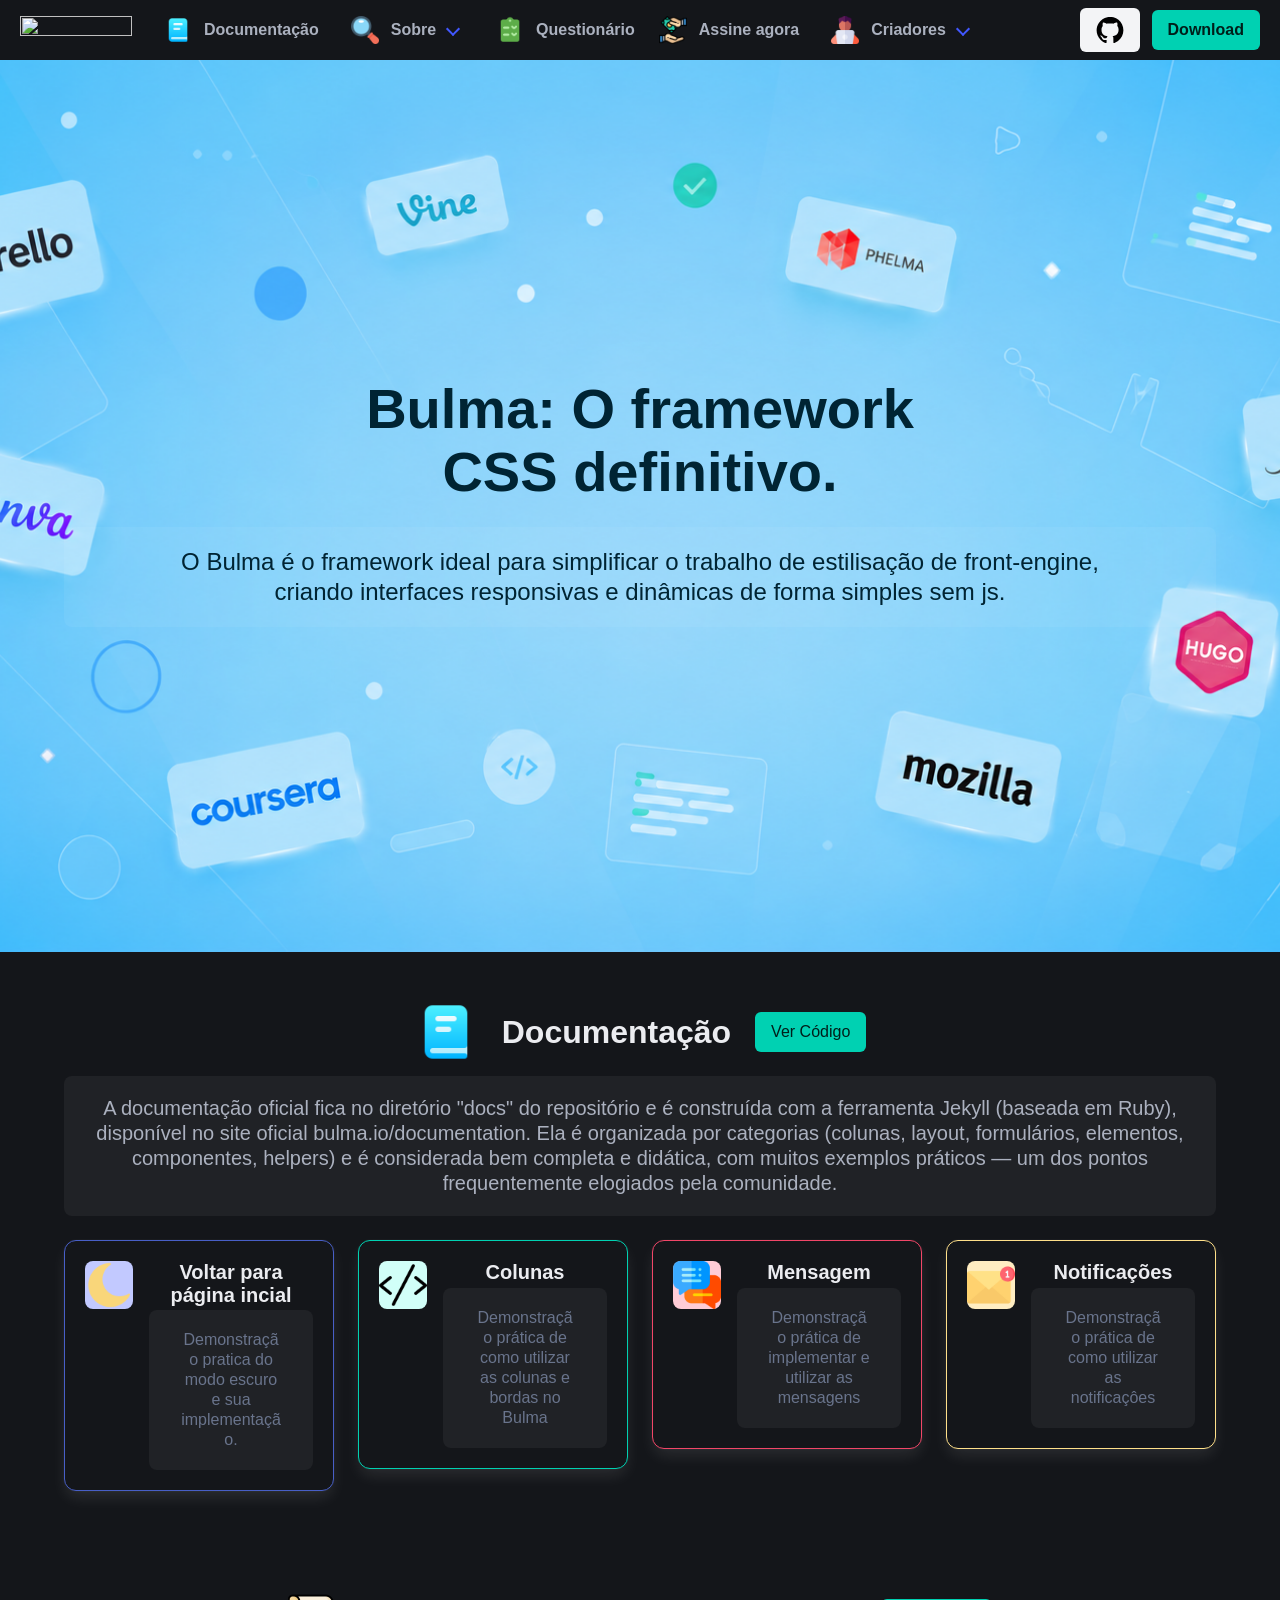
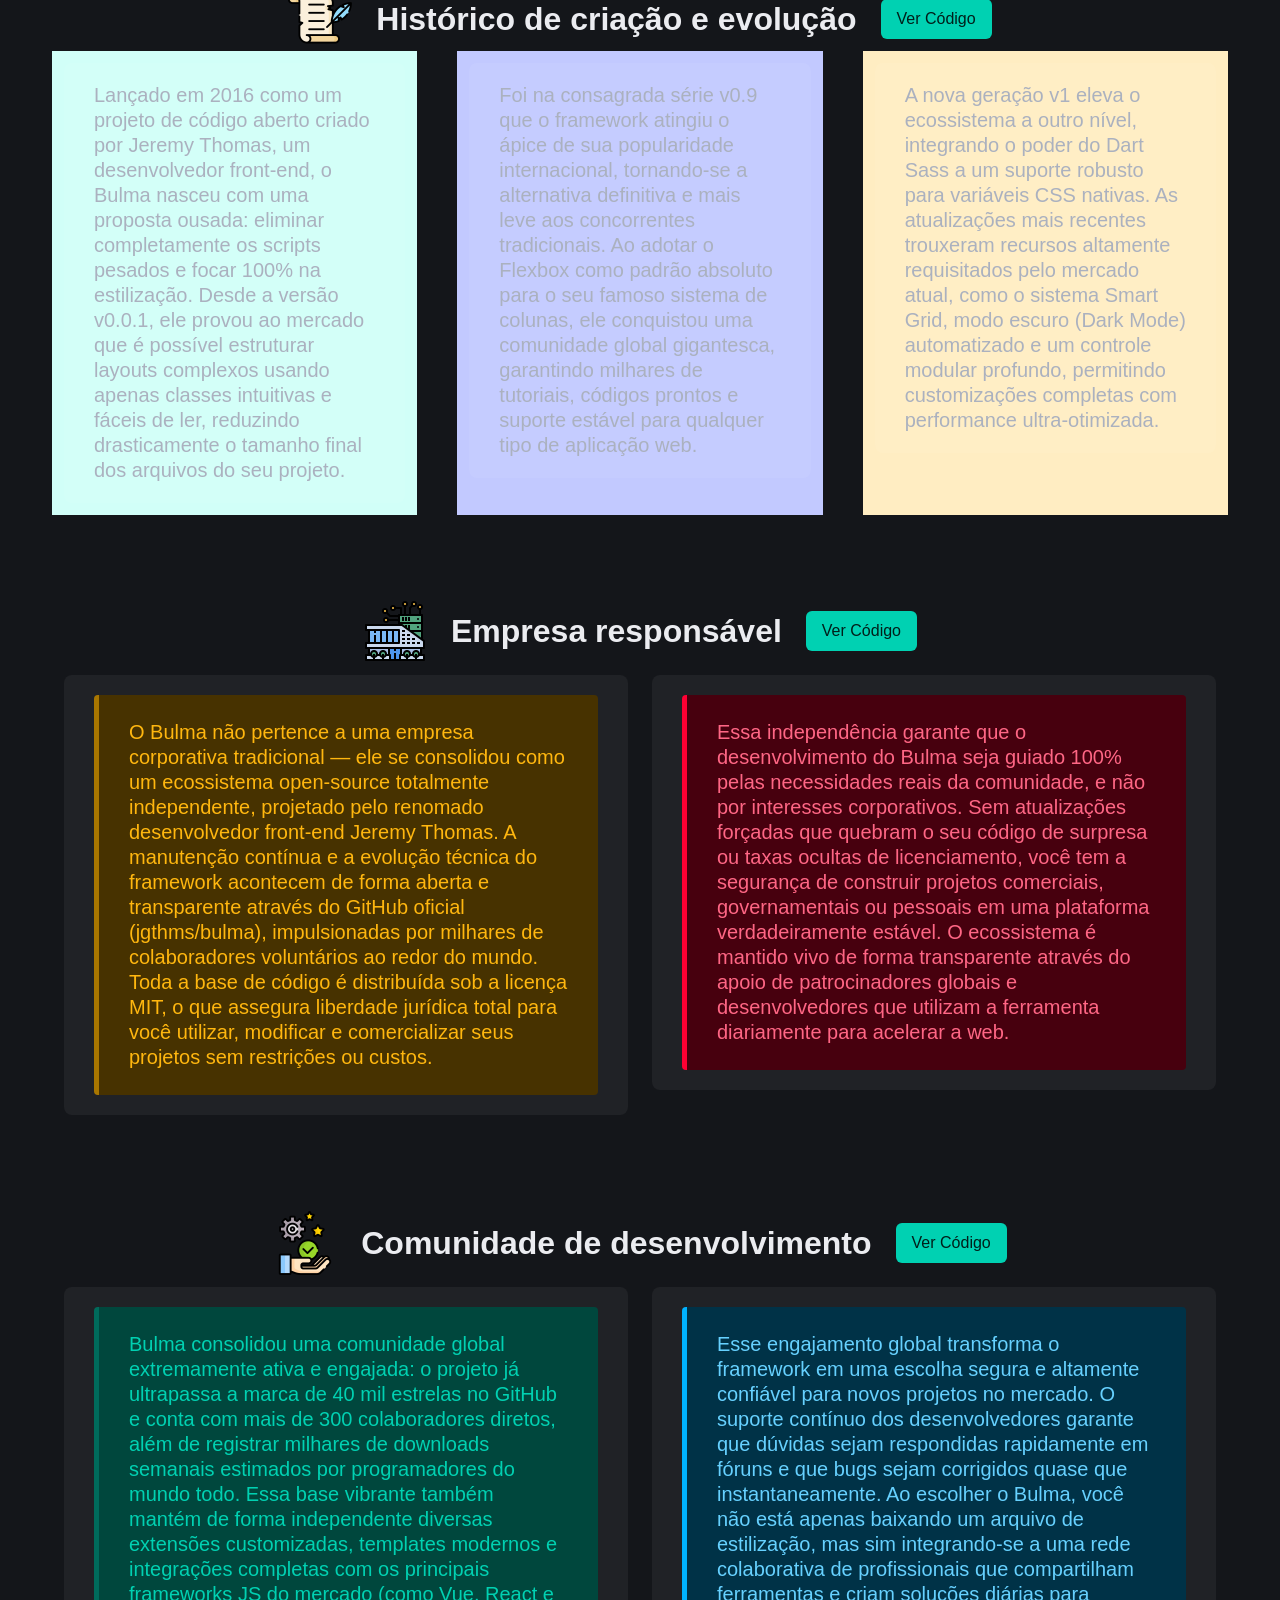
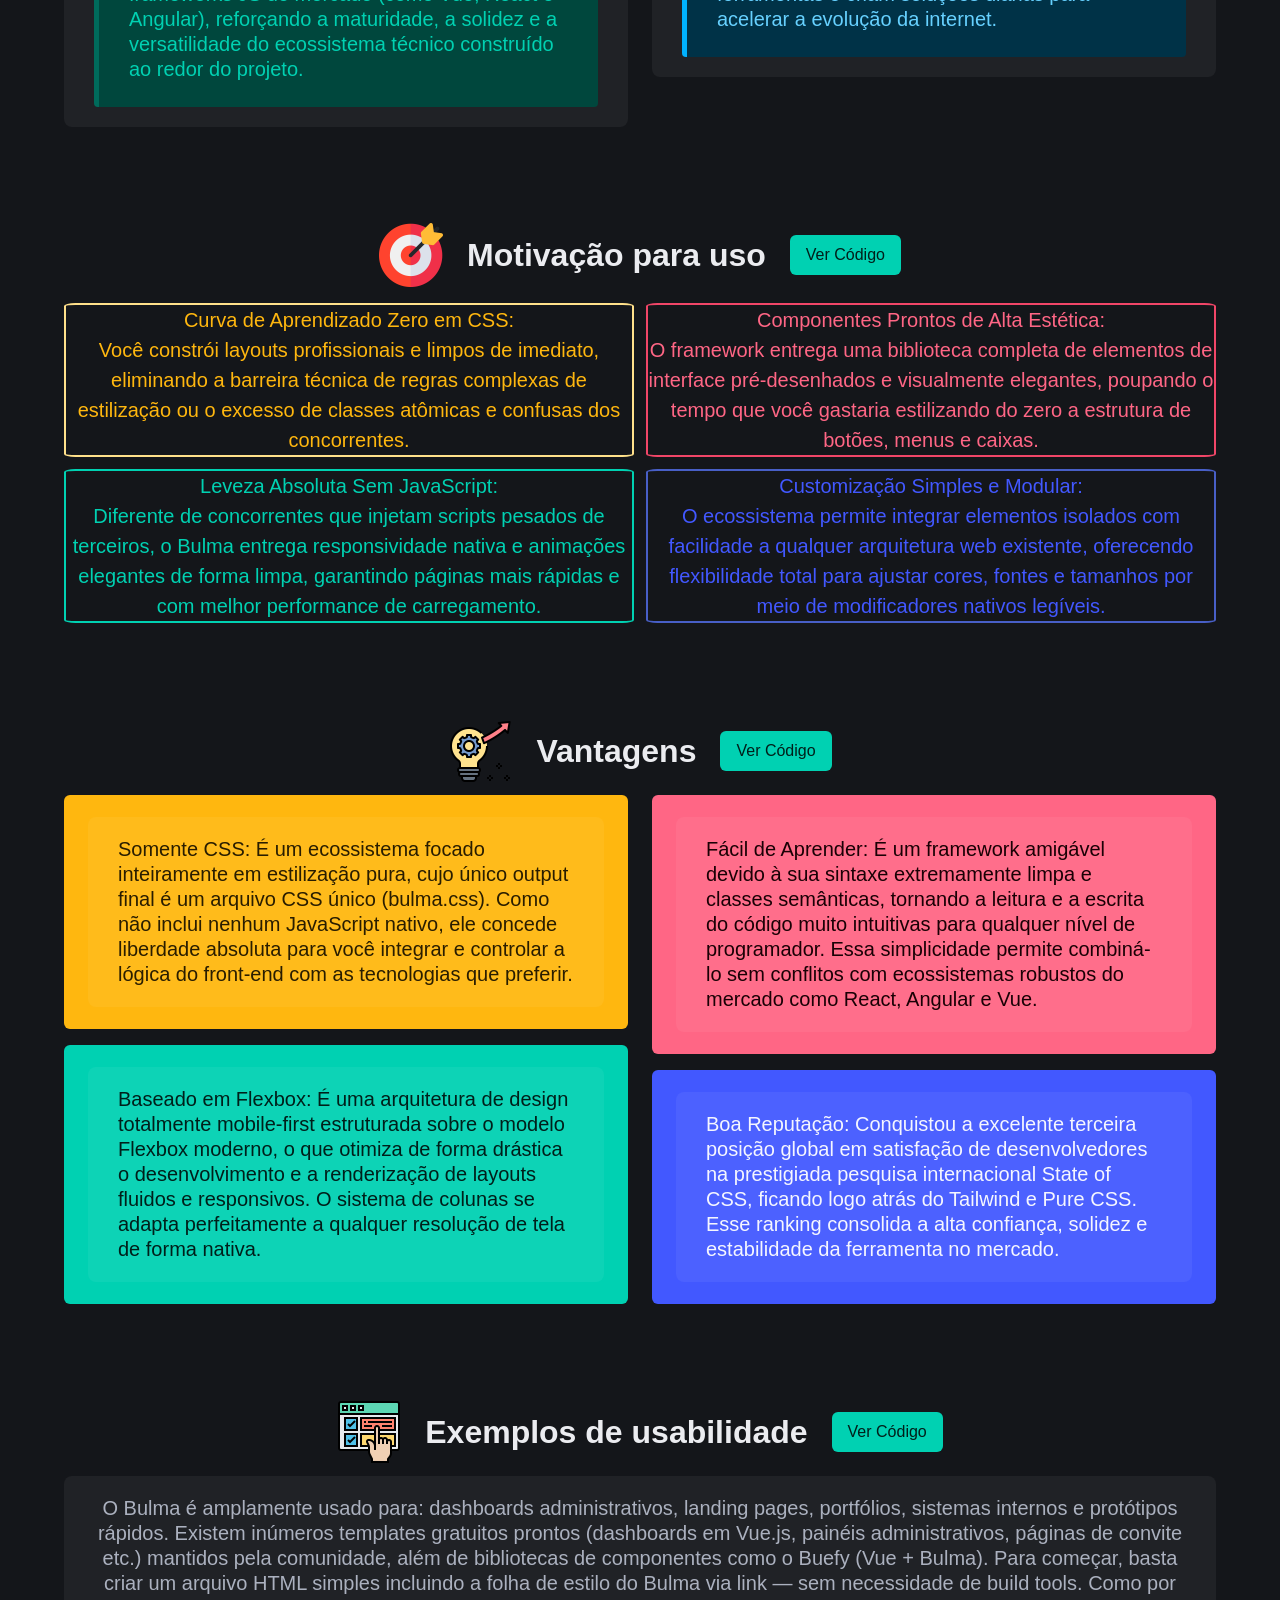
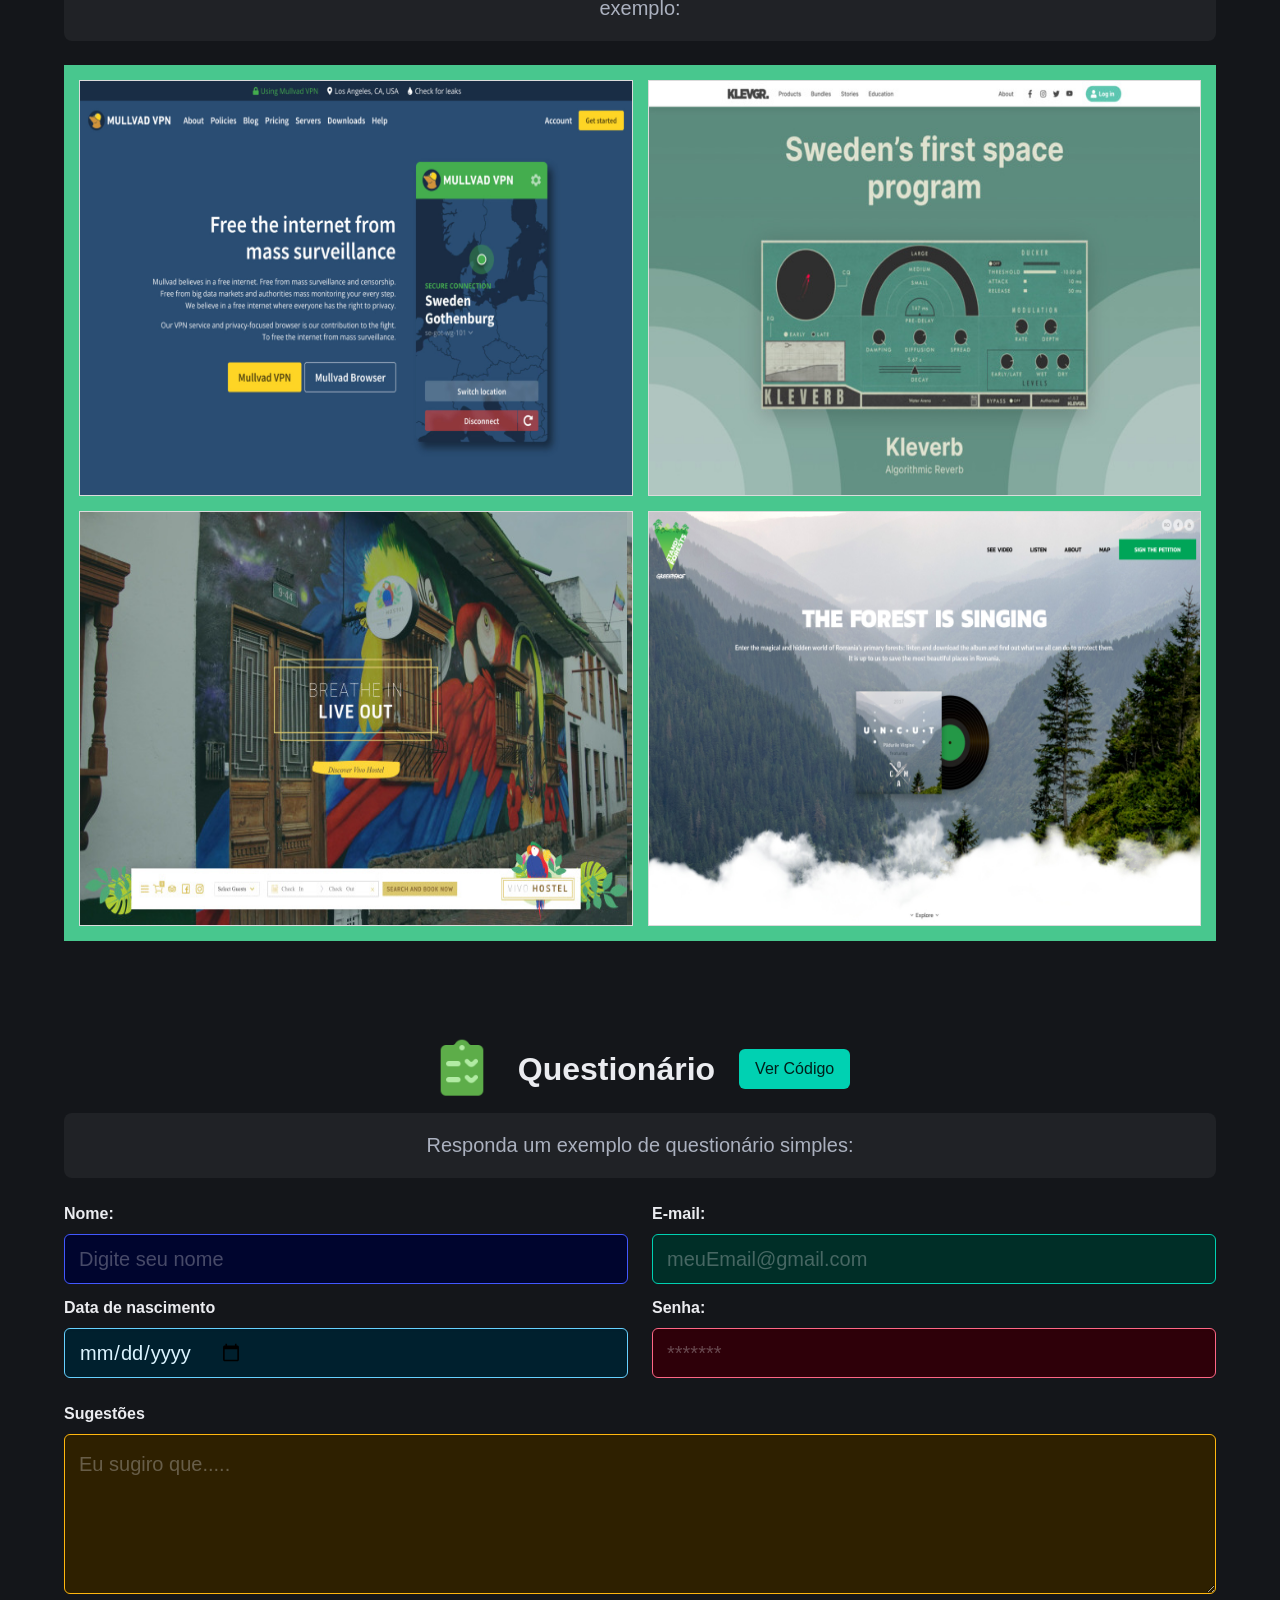
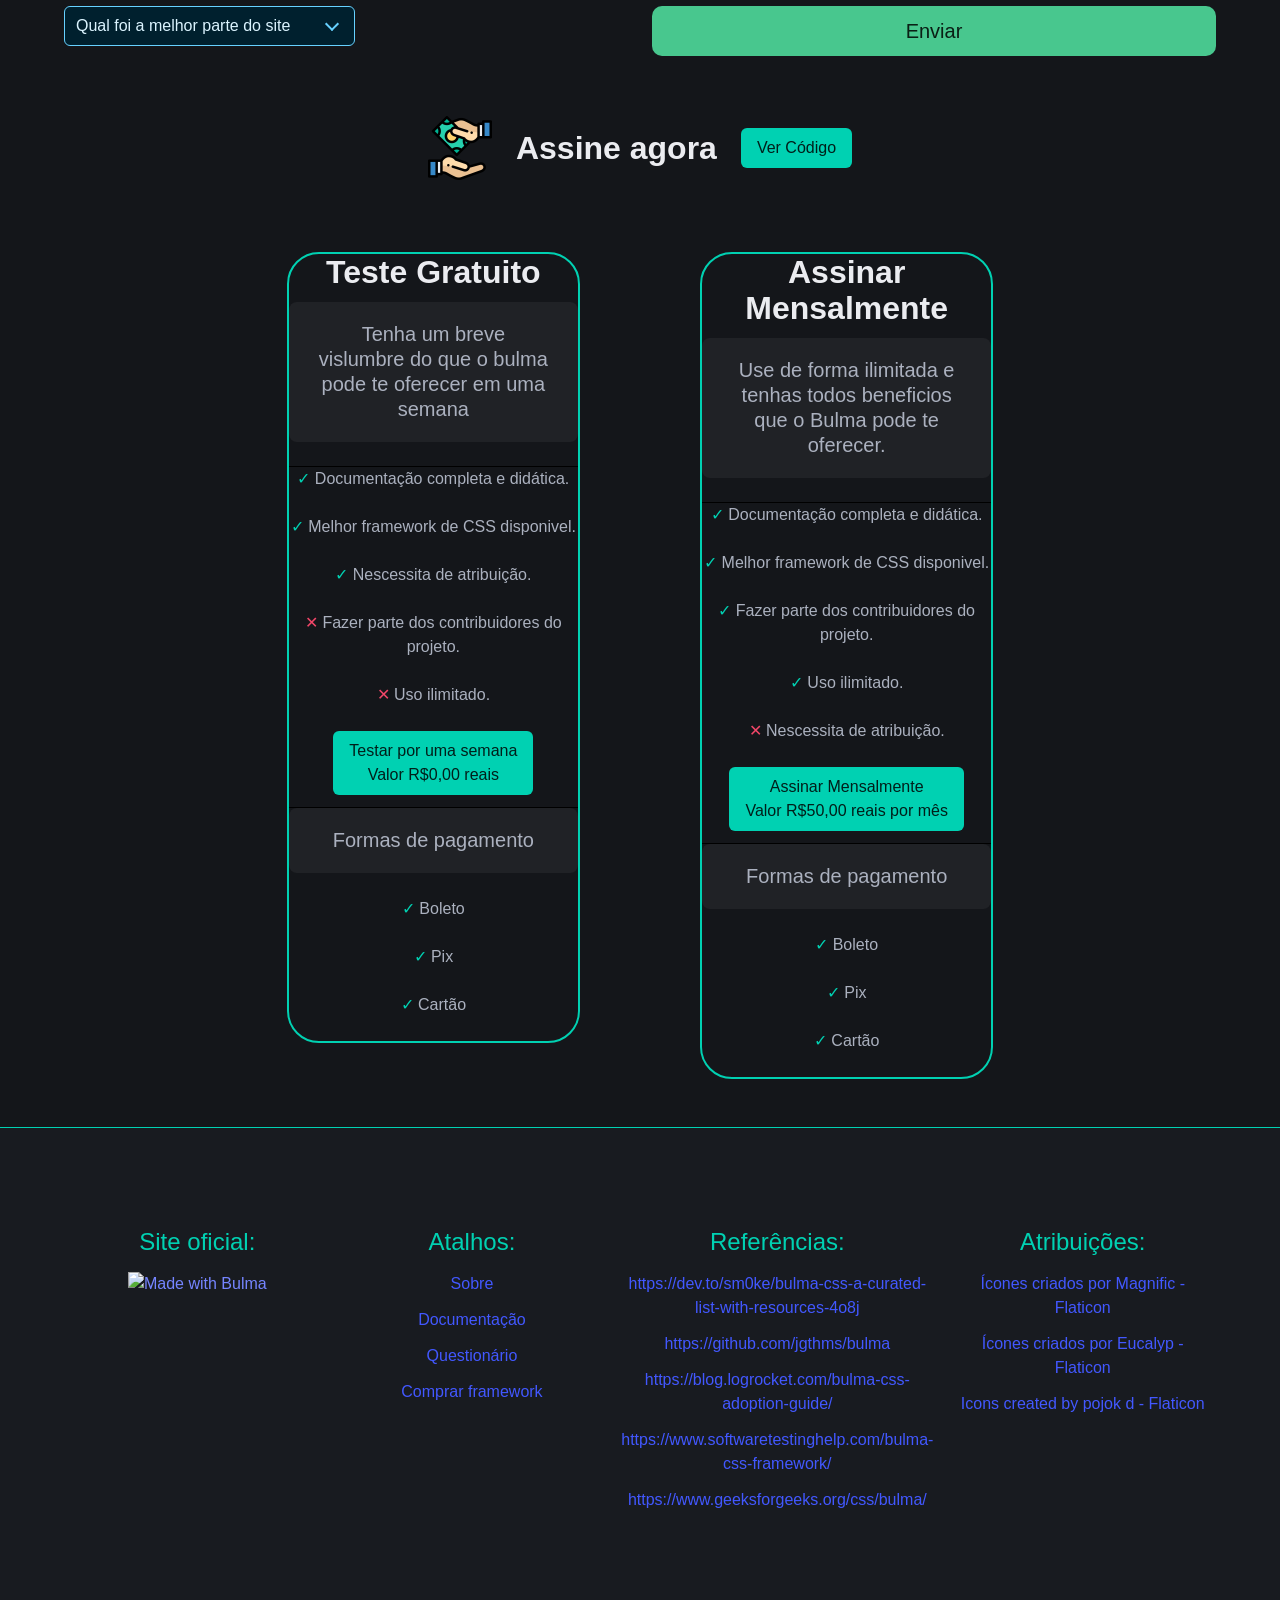
==== modo-escuro.html @ 8dc974eb "Add files via upload" ====
<!DOCTYPE html>
<html lang="pt-br" data-theme="dark" >

<head>
  <meta charset="UTF-8">
  <meta name="viewport" content="width=device-width, initial-scale=1.0">
  <link rel="stylesheet" href="https://cdn.jsdelivr.net/npm/bulma@1.0.4/css/bulma.min.css">
  <link rel="stylesheet" href="bulma/css/bulma.css">
  <link rel="stylesheet" href="estilo.css">
  <link rel="shortcut icon" href="https://bulma.io/assets/brand/Bulma%20Icon.svg" type="image/x-icon">

  <title>Bulma</title>
</head>

<body class="has-navbar-fixed-top">
  <header>
    <nav class="navbar is-fixed-top " role="navigation" aria-label="main navigation">
      <div class="navbar-brand">
        <a class="navbar-item mx-2" href="#docs">
          <img src="https://bulma.io/assets/brand/Bulma%20Logo.svg" width="112" height="28">
        </a>

        <a role="button" class="navbar-burger burger" aria-label="menu" aria-expanded="false"
          data-target="navbarBasicExample">
          <span aria-hidden="true"></span>
          <span aria-hidden="true"></span>
          <span aria-hidden="true"></span>
        </a>
      </div>

      <div id="navbarBasicExample" class="navbar-menu">
        <div class="navbar-start">
          <a class="navbar-item " href="#docs">
            <img src="Img/icons8-livro-72.png" alt="Livro azul fechado">
            <p>
              <strong>
                Documentação
              </strong>
            </p>

          </a>
          <div class="navbar-item has-dropdown is-hoverable mx-2">
            <a class="navbar-link">
              <img src="Img/lupa.png" alt="">
              <p><strong>Sobre</strong></p>

            </a>

            <div class="navbar-dropdown">
              <a class="navbar-item" href="#historia">
                <img src="Img/historia.png" alt="Icone que representa uma tag de codigo fechando">
                <p><strong>Histórico de criação e evolução</strong></p>

              </a>
              <hr class="navbar-divider">
              <a class="navbar-item" href="#empresa">
                <img src="Img/centro-de-dados.png" alt="Icone de 2 engrenagens ">
                <p><strong>Empresa responsável</strong></p>

              </a>
              <hr class="navbar-divider">
              <a class="navbar-item" href="#comunidade">
                <img src="Img/responsabilidade.png" alt="Icone de um lapis escrevendo no papel">
                <p><strong>Comunidade de desenvolvimento</strong></p>

              </a>

              <hr class="navbar-divider">
              <a class="navbar-item" href="#uso">
                <img src="Img/alvo-de-dardos.png" alt="Icone que representa uma poaleta de cores com um pincel">
                <p><strong>Motivação para uso</strong></p>

              </a>
              <hr class="navbar-divider">
              <a class="navbar-item" href="#evo">
                <img src="Img/evolucao.png" alt="Icone que representa uma poaleta de cores com um pincel">
                <p><strong>Vantagens</strong></p>

              </a>
              <hr class="navbar-divider">
              <a class="navbar-item" href="#ex">
                <img src="Img/interface.png" alt="Icone que representa uma poaleta de cores com um pincel">
                <p><strong>Exemplos de usabilidade</strong></p>

              </a>
            </div>
          </div>


          <a class="navbar-item " href="#questionario">
            <img src="Img/icons8-test-passed-72.png" alt="">
            <p>
              <strong>
                Questionário
              </strong>
            </p>

          </a>
          <a class="navbar-item " href="#compra">

            <img src="Img/payment-method.png" alt="">
            <p><strong> Assine agora</strong></p>

          </a>

          <div class="navbar-item has-dropdown is-hoverable mx-2">
            <a class="navbar-link">
              <img src="Img/criador-de-conteudo.png" alt="">
              <p><strong>Criadores</strong></p>

            </a>

            <div class="navbar-dropdown">
              <a class="navbar-item" href="https://github.com/nikolascaixeta" target="_blank">
                <img src="Img/sinais-de-codigo.png" alt="Icone que representa uma tag de codigo fechando">
                <p><strong>Nikolas Caixeta</strong></p>

              </a>
              <hr class="navbar-divider">
              <a class="navbar-item" href="https://github.com/gabrielhenriquepereira" target="_blank">
                <img src="Img/contexto.png" alt="Icone de 2 engrenagens ">
                <p><strong>Gabriel Henrique</strong></p>

              </a>
              <hr class="navbar-divider">
              <a class="navbar-item" href="https://github.com/Clara528" target="_blank">
                <img src="Img/escrever.png" alt="Icone de um lapis escrevendo no papel">
                <p><strong>Ana Clara</strong></p>

              </a>

              <hr class="navbar-divider">
              <a class="navbar-item" href="https://github.com/larissa1alves" target="_blank">
                <img src="Img/paleta-de-cores.png" alt="Icone que representa uma poaleta de cores com um pincel">
                <p><strong>Larissa</strong></p>

              </a>
            </div>
          </div>
        </div>

        <div class="navbar-end">
          <div class="navbar-item mx-2">
            <div class="buttons">
              <a class="button is-light" href="https://github.com/nikolascaixeta/BULMA" target="_blank">
                <img src="Img/githublogo.svg" alt="Logo do GitHub">
              </a>
              <a class="button is-primary" href="#compra">
                <strong>Download</strong>
              </a>

            </div>
          </div>
        </div>
      </div>
    </nav>

  </header>
  <main>
    <section class="hero is-info is-fullheight has-text-centered"
      style="background-image: url('Img/ChatGPT\ Image\ 14\ de\ ago.\ de\ 2026\,\ 20_43_07.png'); background-size: cover; background-position: center;">
      <div class="hero-body">
        <div class="container">
          <h1 class="title is-1 is-spaced" style="font-size: 3.5rem;">
            Bulma: O framework <br> CSS definitivo.
          </h1>
          <h2 class="subtitle is-size-4">
            O Bulma é o framework ideal para simplificar o trabalho de estilisação de front-engine, <br> criando
            interfaces responsivas e dinâmicas de forma simples sem js.
          </h2>
        </div>
      </div>
    </section>
    <section class="hero has-text-centered" id="docs">
      <div class="hero-body">
        <div class="container">
          <div class="container mb-3">
            <div class="columns is-vcentered is-centered is-mobile">


              <div class="column is-narrow">
                <figure class="image is-64x64">
                  <img src="Img/icons8-livro-72.png"
                    alt="Ícone de uma engrenagem dividida ao meio, com a segunda metade sendo ligações">
                </figure>
              </div>


              <div class="column is-narrow has-text-centered">
                <h1 class="title"> <strong>Documentação</strong></h1>
              </div>


              <div class="column is-narrow">
                <button class="button is-primary" id="open-modal-btn">
                  Ver Código
                </button>


                <div class="modal" id="code-modal">
                  <div class="modal-background" id="modal-bg"></div>

                  <div class="modal-content">
                    <div class="box">
                      <h3 class="title is-4">Código dessa seção</h3>
                      <pre><code>
      <img src="Img/codigo-docs.png" alt="">
      </code></pre>
                    </div>
                  </div>

                  <button class="modal-close is-large" aria-label="close" id="close-modal-btn"></button>
                </div>


                <script>
                  document.addEventListener('DOMContentLoaded', () => {
                    const openBtn = document.getElementById('open-modal-btn');
                    const closeBtn = document.getElementById('close-modal-btn');
                    const modalBg = document.getElementById('modal-bg');
                    const modal = document.getElementById('code-modal');

                    openBtn.addEventListener('click', () => {
                      modal.classList.add('is-active');
                    });

                    const closeModal = () => {
                      modal.classList.remove('is-active');
                    };

                    closeBtn.addEventListener('click', closeModal);
                    modalBg.addEventListener('click', closeModal);
                  });
                </script>
              </div>

            </div>
          </div>
          <h2 class="subtitle">
            A documentação oficial fica no diretório "docs" do repositório e é construída com a ferramenta Jekyll
            (baseada em Ruby), disponível no site oficial bulma.io/documentation. Ela é organizada por categorias
            (colunas, layout, formulários, elementos, componentes, helpers) e é considerada bem completa e didática, com
            muitos exemplos práticos — um dos pontos frequentemente elogiados pela comunidade.
          </h2>
          <div class="columns">
            <div class="column">
              <a href="index.html" id="cardEscuro" class="box card-docs card-flutuante" style="border: 1px #485fc7 solid;">
                <article class="media">

                  <div class="media-left">
                    <span class="icon is-large has-background-link-light has-text-link" style="border-radius: 8px;">
                      <img src="Img/lua-crescente.png" alt="Ícone de modificadores" class="is-size-4">
                    </span>
                  </div>

                  <div class="media-content">
                    <h4 class="title is-5 mb-1">Voltar para página incial</h4>
                    <p class="subtitle is-6 has-text-grey">Demonstração pratica do modo escuro e sua
                      implementação.</p>
                  </div>
                </article>
              </a>
            </div>
            <div class="column"> <a href="#historia" class="box card-docs card-flutuante"
                style="border: 1px #00d1b2 solid;">
                <article class="media">

                  <div class="media-left">
                    <span class="icon is-large has-background-primary-light" style="border-radius: 8px;">
                      <img src="Img/sinais-de-codigo.png" alt="Ícone de modificadores" class="is-size-4">
                    </span>
                  </div>

                  <div class="media-content">
                    <h4 class="title is-5 mb-1">Colunas</h4>
                    <p class="subtitle is-6 has-text-grey">Demonstração prática de como utilizar as colunas e bordas no
                      Bulma</p>
                  </div>
                </article>
              </a></div>
            <div class="column"><a href="#empresa" class="box card-docs card-flutuante"
                style="border: 1px #f14668 solid;">
                <article class="media">

                  <div class="media-left">
                    <span class="icon is-large has-background-danger-light" style="border-radius: 8px;">
                      <img src="Img/bater-papo.png" alt="Ícone de modificadores" class="is-size-4">
                    </span>
                  </div>

                  <div class="media-content">
                    <h4 class="title is-5 mb-1">Mensagem</h4>
                    <p class="subtitle is-6 has-text-grey">Demonstração prática de implementar e utilizar as mensagens
                    </p>
                  </div>
                </article>
              </a></div>
            <div class="column"><a href="#evo" class="box card-docs card-flutuante"
                style="border: 1px #ffe08a solid;">
                <article class="media">

                  <div class="media-left">
                    <span class="icon is-large has-background-warning-light" style="border-radius: 8px;">
                      <img src="Img/new-email.png" alt="Ícone de modificadores" class="is-size-4">
                    </span>
                  </div>

                  <div class="media-content">
                    <h4 class="title is-5 mb-1">Notificações</h4>
                    <p class="subtitle is-6 has-text-grey">Demonstração prática de como utilizar as
                      notificaçôes</p>
                  </div>
                </article>
              </a></div>
          </div>
        </div>
      </div>
    </section>


    <section class="section  " id="historia"> <!--Modo escuro-->
      <div class="container">
        <div class="heading">

          <div class="container">
            <div class="columns is-vcentered is-centered is-mobile">


              <div class="column is-narrow">
                <figure class="image is-64x64">
                  <img src="Img/historia.png" alt="Ícone de um pergaminho escrito representando historico de criação">
                </figure>
              </div>


              <div class="column is-narrow has-text-centered">
                <h1 class="title "> <strong>Histórico de criação e evolução </strong></h1>
              </div>


              <div class="column is-narrow">
                <button class="button is-primary" id="open-modal-btn2">
                  Ver Código
                </button>


                <div class="modal" id="code-modal2">
                  <div class="modal-background" id="modal-bg2"></div>

                  <div class="modal-content">
                    <div class="box">
                      <h3 class="title is-4">Código dessa seção</h3>
                      <pre><code>
    <img src="Img/codigo-hs.png" alt="">
      </code></pre>
                    </div>
                  </div>

                  <button class="modal-close is-large" aria-label="close" id="close-modal-btn2"></button>
                </div>


                <script>
                  document.addEventListener('DOMContentLoaded', () => {
                    const openBtn = document.getElementById('open-modal-btn2');
                    const closeBtn = document.getElementById('close-modal-btn2');
                    const modalBg = document.getElementById('modal-bg2');
                    const modal = document.getElementById('code-modal2');

                    openBtn.addEventListener('click', () => {
                      modal.classList.add('is-active');
                    });

                    const closeModal = () => {
                      modal.classList.remove('is-active');
                    };

                    closeBtn.addEventListener('click', closeModal);
                    modalBg.addEventListener('click', closeModal);
                  });
                </script>
              </div>

            </div>
          </div>
          <div class="columns is-gap-5 ">

            <div class="column has-background-primary-light ">

              <h2 class="subtitle ">
                Lançado em 2016 como um projeto de código aberto criado por Jeremy Thomas, um desenvolvedor front-end,
                o Bulma nasceu com uma proposta ousada: eliminar completamente os scripts pesados e focar 100% na
                estilização. Desde a versão v0.0.1, ele provou ao mercado que é possível estruturar layouts complexos
                usando apenas classes intuitivas e fáceis de ler, reduzindo drasticamente o tamanho final dos arquivos
                do seu projeto.</h2>


            </div>
            <div class="column has-background-link-light ">
              <h2 class="subtitle  ">
                Foi na consagrada série v0.9 que o framework atingiu o ápice de sua popularidade internacional,
                tornando-se a alternativa definitiva e mais leve aos concorrentes tradicionais. Ao adotar o Flexbox
                como padrão absoluto para o seu famoso sistema de colunas, ele conquistou uma comunidade global
                gigantesca, garantindo milhares de tutoriais, códigos prontos e suporte estável para qualquer tipo de
                aplicação web.
              </h2>
            </div>

            <div class="column has-background-warning-light">
              <h2 class="subtitle ">
                A nova geração v1 eleva o ecossistema a outro nível, integrando o poder do Dart Sass a um suporte
                robusto para variáveis CSS nativas. As atualizações mais recentes trouxeram recursos altamente
                requisitados pelo mercado atual, como o sistema Smart Grid, modo escuro (Dark Mode) automatizado e um
                controle modular profundo, permitindo customizações completas com performance ultra-otimizada.</h2>
              </h2>
            </div>

          </div>

        </div>
      </div>
    </section>




    <section class="hero" id="empresa"> <!--colunas com bordas -->
      <div class="hero-body">
        <div class="container">
          <div class="container">
            <div class="columns is-vcentered is-centered is-mobile">


              <div class="column is-narrow">
                <figure class="image is-64x64">
                  <img src="Img/centro-de-dados.png"
                    alt="Ícone de uma engrenagem dividida ao meio, com a segunda metade sendo ligações">
                </figure>
              </div>


              <div class="column is-narrow has-text-centered">
                <h1 class="title"> <strong>Empresa responsável </strong></h1>
              </div>


              <div class="column is-narrow">
                <button class="button is-primary" id="open-modal-btn3">
                  Ver Código
                </button>


                <div class="modal" id="code-modal3">
                  <div class="modal-background" id="modal-bg3"></div>

                  <div class="modal-content">
                    <div class="box">
                      <h3 class="title is-4">Código dessa seção</h3>
                      <pre><code>
    <img src="Img/codigo-emp.png" alt="">
      </code></pre>
                    </div>
                  </div>

                  <button class="modal-close is-large" aria-label="close" id="close-modal-btn3"></button>
                </div>


                <script>
                  document.addEventListener('DOMContentLoaded', () => {
                    const openBtn = document.getElementById('open-modal-btn3');
                    const closeBtn = document.getElementById('close-modal-btn3');
                    const modalBg = document.getElementById('modal-bg3');
                    const modal = document.getElementById('code-modal3');

                    openBtn.addEventListener('click', () => {
                      modal.classList.add('is-active');
                    });

                    const closeModal = () => {
                      modal.classList.remove('is-active');
                    };

                    closeBtn.addEventListener('click', closeModal);
                    modalBg.addEventListener('click', closeModal);
                  });
                </script>
              </div>

            </div>
          </div>

          <div class="columns">
            <div class="column">
              <h2 class="subtitle">
                <article class="message is-warning">
                  <div class="message-body is-size-5">
                    O Bulma não pertence a uma empresa corporativa tradicional — ele se consolidou
                    como um ecossistema open-source totalmente independente, projetado pelo renomado desenvolvedor
                    front-end Jeremy Thomas. A manutenção contínua e a evolução técnica do framework acontecem de forma
                    aberta e transparente através do GitHub oficial (jgthms/bulma), impulsionadas por milhares de
                    colaboradores voluntários ao redor do mundo. Toda a base de código é distribuída sob a licença MIT,
                    o
                    que assegura liberdade jurídica total para você utilizar, modificar e comercializar seus projetos
                    sem
                    restrições ou custos.
                  </div>
                </article>
              </h2>
            </div>
            <div class="column">
              <h2 class="subtitle">
                <article class="message  is-danger">
                  <div class="message-body is-size-5">
                    Essa independência garante que o desenvolvimento do Bulma seja guiado 100% pelas
                    necessidades reais da comunidade, e não por interesses corporativos. Sem atualizações forçadas que
                    quebram o seu código de surpresa ou taxas ocultas de licenciamento, você tem a segurança de
                    construir
                    projetos comerciais, governamentais ou pessoais em uma plataforma verdadeiramente estável. O
                    ecossistema é mantido vivo de forma transparente através do apoio de patrocinadores globais e
                    desenvolvedores que utilizam a ferramenta diariamente para acelerar a web.
                  </div>
                </article>
              </h2>
            </div>

          </div>


        </div>
      </div>
    </section>

    <section class="hero" id="comunidade"> <!--mensagem-->
      <div class="hero-body">
        <div class="container">
          <div class="container">
            <div class="columns is-vcentered is-centered is-mobile">


              <div class="column is-narrow">
                <figure class="image is-64x64">
                  <img src="Img/responsabilidade.png"
                    alt="Ícone de uma lampada com uma engrenagem, onde ais uma seta crescendo esponencialmente representando evolução">
                </figure>
              </div>


              <div class="column is-narrow has-text-centered">
                <h1 class="title"> <strong> Comunidade de desenvolvimento </strong></h1>
              </div>


              <div class="column is-narrow">
                <button class="button is-primary" id="open-modal-btn4">
                  Ver Código
                </button>


                <div class="modal" id="code-modal4">
                  <div class="modal-background" id="modal-bg4"></div>

                  <div class="modal-content">
                    <div class="box">
                      <h3 class="title is-4">Código dessa seção</h3>
                      <pre><code>
    <img src="Img/codigo-cd.png" alt="">
      </code></pre>
                    </div>
                  </div>

                  <button class="modal-close is-large" aria-label="close" id="close-modal-btn4"></button>
                </div>


                <script>
                  document.addEventListener('DOMContentLoaded', () => {
                    const openBtn = document.getElementById('open-modal-btn4');
                    const closeBtn = document.getElementById('close-modal-btn4');
                    const modalBg = document.getElementById('modal-bg4');
                    const modal = document.getElementById('code-modal4');

                    openBtn.addEventListener('click', () => {
                      modal.classList.add('is-active');
                    });

                    const closeModal = () => {
                      modal.classList.remove('is-active');
                    };

                    closeBtn.addEventListener('click', closeModal);
                    modalBg.addEventListener('click', closeModal);
                  });
                </script>
              </div>

            </div>
          </div>
          <div class="columns">
            <div class="column">
              <h2 class="subtitle">
                <article class="message is-primary">
                  <div class="message-body is-size-5">
                    Bulma consolidou uma comunidade global extremamente ativa e engajada: o projeto já ultrapassa a
                    marca de 40 mil estrelas no GitHub e conta com mais de 300 colaboradores diretos, além de
                    registrar milhares de downloads semanais estimados por programadores do mundo todo. Essa base
                    vibrante também mantém de forma independente diversas extensões customizadas, templates modernos e
                    integrações completas com os principais frameworks JS do mercado (como Vue, React e Angular),
                    reforçando a maturidade, a solidez e a versatilidade do ecossistema técnico construído ao redor do
                    projeto.
                  </div>
                </article>
              </h2>
            </div>
            <div class="column">
              <h2 class="subtitle">
                <article class="message is-info">
                  <div class="message-body is-size-5">
                    Esse engajamento global transforma o framework em uma escolha segura e altamente confiável para
                    novos projetos no mercado. O suporte contínuo dos desenvolvedores garante que dúvidas sejam
                    respondidas rapidamente em fóruns e que bugs sejam corrigidos quase que instantaneamente. Ao
                    escolher o Bulma, você não está apenas baixando um arquivo de estilização, mas sim integrando-se a
                    uma rede colaborativa de profissionais que compartilham ferramentas e criam soluções diárias para
                    acelerar a evolução da internet.
                  </div>
                </article>
              </h2>
            </div>

          </div>


        </div>
      </div>
    </section>
    <section class="hero " id="uso" > <!--grid-->
      <div class="hero-body">
        <div class="container">
          <div class="container">
            <div class="columns is-vcentered is-centered is-mobile">


              <div class="column is-narrow">
                <figure class="image is-64x64">
                  <img src="Img/alvo-de-dardos.png"
                    alt="Ícone de uma engrenagem dividida ao meio, com a segunda metade sendo ligações">
                </figure>
              </div>


              <div class="column is-narrow has-text-centered">
                <h1 class="title "> <strong> Motivação para uso</strong></h1>
              </div>


              <div class="column is-narrow">
                <button class="button is-primary" id="open-modal-btn5">
                  Ver Código
                </button>


                <div class="modal" id="code-modal5">
                  <div class="modal-background" id="modal-bg5"></div>

                  <div class="modal-content">
                    <div class="box">
                      <h3 class="title is-4">Código dessa seção</h3>
                      <pre><code>
    <img src="Img/codigo-mt.png" alt="">
      </code></pre>
                    </div>
                  </div>

                  <button class="modal-close is-large" aria-label="close" id="close-modal-btn5"></button>
                </div>


                <script>
                  document.addEventListener('DOMContentLoaded', () => {
                    const openBtn = document.getElementById('open-modal-btn5');
                    const closeBtn = document.getElementById('close-modal-btn5');
                    const modalBg = document.getElementById('modal-bg5');
                    const modal = document.getElementById('code-modal5');

                    openBtn.addEventListener('click', () => {
                      modal.classList.add('is-active');
                    });

                    const closeModal = () => {
                      modal.classList.remove('is-active');
                    };

                    closeBtn.addEventListener('click', closeModal);
                    modalBg.addEventListener('click', closeModal);
                  });
                </script>
              </div>

            </div>
          </div>
          <div class="fixed-grid" style="margin-top: 1rem;">
            <div class="grid">
              <div class="cell is-size-5  has-text-warning has-text-centered"
                style="border: #ffe08a 2px solid; border-radius: 2%;">
                <h2>
                  Curva de Aprendizado Zero em CSS:</h2>
                <p> Você constrói layouts profissionais e limpos de imediato, eliminando a barreira técnica de regras
                  complexas de estilização ou o excesso de classes atômicas e confusas dos concorrentes.</p>
              </div>
              <div class="cell is-size-5  has-text-danger has-text-centered"
                style="border: #f14668 2px solid; border-radius: 2%;">
                <h2>Componentes Prontos de Alta Estética:</h2>
                <p> O framework entrega uma biblioteca completa de elementos de interface pré-desenhados e visualmente
                  elegantes, poupando o tempo que você gastaria estilizando do zero a estrutura de botões, menus e
                  caixas.</p>
              </div>
              <div class="cell is-size-5  has-text-primary has-text-centered"
                style="border: #00d1b2 2px solid; border-radius: 2%;">
                <h2>Leveza Absoluta Sem JavaScript:</h2>
                <p> Diferente de concorrentes que injetam scripts pesados de terceiros, o Bulma entrega responsividade
                  nativa e animações elegantes de forma limpa, garantindo páginas mais rápidas e com melhor
                  performance de carregamento.</p>
              </div>
              <div class="cell is-size-5   has-text-link has-text-centered "
                style="border: #485fc7 2px solid; border-radius: 2%;">
                <h2>Customização Simples e Modular:</h2>
                <p> O ecossistema permite integrar elementos isolados com facilidade a qualquer arquitetura web
                  existente, oferecendo flexibilidade total para ajustar cores, fontes e tamanhos por meio de
                  modificadores nativos legíveis.</p>
              </div>

            </div>
          </div>


        </div>
      </div>
    </section>



    <section class="hero" id="evo"> <!--notificação-->
      <div class="hero-body">
        <div class="container">
          <div class="container">
            <div class="columns is-vcentered is-centered is-mobile">


              <div class="column is-narrow">
                <figure class="image is-64x64">
                  <img src="Img/evolucao.png"
                    alt="Ícone de uma engrenagem dividida ao meio, com a segunda metade sendo ligações">
                </figure>
              </div>


              <div class="column is-narrow has-text-centered">
                <h1 class="title"> <strong> Vantagens</strong></h1>
              </div>


              <div class="column is-narrow">
                <button class="button is-primary" id="open-modal-btn6">
                  Ver Código
                </button>


                <div class="modal" id="code-modal6">
                  <div class="modal-background" id="modal-bg6"></div>

                  <div class="modal-content">
                    <div class="box">
                      <h3 class="title is-4">Código dessa seção</h3>
                      <pre><code>
    <img src="Img/codigo-vt.png" alt="">
      </code></pre>
                    </div>
                  </div>

                  <button class="modal-close is-large" aria-label="close" id="close-modal-btn6"></button>
                </div>


                <script>
                  document.addEventListener('DOMContentLoaded', () => {
                    const openBtn = document.getElementById('open-modal-btn6');
                    const closeBtn = document.getElementById('close-modal-btn6');
                    const modalBg = document.getElementById('modal-bg6');
                    const modal = document.getElementById('code-modal6');

                    openBtn.addEventListener('click', () => {
                      modal.classList.add('is-active');
                    });

                    const closeModal = () => {
                      modal.classList.remove('is-active');
                    };

                    closeBtn.addEventListener('click', closeModal);
                    modalBg.addEventListener('click', closeModal);
                  });
                </script>
              </div>

            </div>
          </div>
          <div class="columns">
            <div class="column">
              <ul>
                <li class="mb-4">
                  <div class="notification is-warning">

                    <h2 class="subtitle">Somente CSS: É um ecossistema focado inteiramente em estilização pura, cujo
                      único output final é um arquivo CSS único (bulma.css). Como não inclui nenhum JavaScript nativo,
                      ele concede liberdade absoluta para você integrar e controlar a lógica do front-end com as
                      tecnologias que preferir.</h2>
                  </div>
                </li>
                <li>
                  <div class="notification is-primary">
                    <h2 class="subtitle">Baseado em Flexbox: É uma arquitetura de design totalmente mobile-first
                      estruturada sobre o modelo Flexbox moderno, o que otimiza de forma drástica o desenvolvimento e a
                      renderização de layouts fluidos e responsivos. O sistema de colunas se adapta perfeitamente a
                      qualquer resolução de tela de forma nativa.</h2>
                  </div>
                </li>
              </ul>
            </div>
            <div class="column">
              <ul>
                <li class="mb-4">
                  <div class="notification is-danger">

                    <h2 class="subtitle">Fácil de Aprender: É um framework amigável devido à sua sintaxe extremamente
                      limpa e classes semânticas, tornando a leitura e a escrita do código muito intuitivas para
                      qualquer nível de programador. Essa simplicidade permite combiná-lo sem conflitos com ecossistemas
                      robustos do mercado como React, Angular e Vue. </h2>
                  </div>
                </li>
                <li>
                  <div class="notification is-link">
                    <h2 class="subtitle">Boa Reputação: Conquistou a excelente terceira posição global em satisfação de
                      desenvolvedores na prestigiada pesquisa internacional State of CSS, ficando logo atrás do Tailwind
                      e Pure CSS. Esse ranking consolida a alta confiança, solidez e estabilidade da ferramenta no
                      mercado.</h2>
                  </div>
                </li>
              </ul>
            </div>


          </div>
        </div>
    </section>

    <section class="hero has-text-centered" id="ex"> <!--table-->
      <div class="hero-body">
        <div class="container">
          <div class="container mb-3">
            <div class="columns is-vcentered is-centered is-mobile">


              <div class="column is-narrow">
                <figure class="image is-64x64">
                  <img src="Img/interface.png"
                    alt="Ícone de uma engrenagem dividida ao meio, com a segunda metade sendo ligações">
                </figure>
              </div>


              <div class="column is-narrow has-text-centered">
                <h1 class="title"> <strong>Exemplos de usabilidade</strong></h1>
              </div>


              <div class="column is-narrow">
                <button class="button is-primary" id="open-modal-btn7">
                  Ver Código
                </button>


                <div class="modal" id="code-modal7">
                  <div class="modal-background" id="modal-bg7"></div>

                  <div class="modal-content">
                    <div class="box">
                      <h3 class="title is-4">Código dessa seção</h3>
                      <pre><code>
    <img src="Img/codigo-ex.png" alt="">
      </code></pre>
                    </div>
                  </div>

                  <button class="modal-close is-large" aria-label="close" id="close-modal-btn7"></button>
                </div>


                <script>
                  document.addEventListener('DOMContentLoaded', () => {
                    const openBtn = document.getElementById('open-modal-btn7');
                    const closeBtn = document.getElementById('close-modal-btn7');
                    const modalBg = document.getElementById('modal-bg7');
                    const modal = document.getElementById('code-modal7');

                    openBtn.addEventListener('click', () => {
                      modal.classList.add('is-active');
                    });

                    const closeModal = () => {
                      modal.classList.remove('is-active');
                    };

                    closeBtn.addEventListener('click', closeModal);
                    modalBg.addEventListener('click', closeModal);
                  });
                </script>
              </div>

            </div>
          </div>
          <h2 class="subtitle">
            O Bulma é amplamente usado para: dashboards administrativos, landing pages, portfólios, sistemas internos e
            protótipos rápidos. Existem inúmeros templates gratuitos prontos (dashboards em Vue.js, painéis
            administrativos, páginas de convite etc.) mantidos pela comunidade, além de bibliotecas de componentes como
            o Buefy (Vue + Bulma). Para começar, basta criar um arquivo HTML simples incluindo a folha de estilo do
            Bulma via link — sem necessidade de build tools. Como por exemplo:
          </h2>
          <table class="table is-bordered has-background-success">
            <tr>
              <th><img class="image is-4by3" src="Img/mullvad-1344x840.jpg" alt=""></th>
              <th><img class="image is-4by3" src="Img/klevgrand.jpg" alt=""></th>


            </tr>
            <tr>
              <td><img class="image is-4by3" src="Img/vivohostel.jpg" alt=""></td>
              <td><img class="image is-4by3" src="Img/uncut.jpg" alt=""></td>
            </tr>
          </table>

        </div>
      </div>
    </section>


    <section class="section" id="questionario">
      <div class="container">
        <div class="heading">
          <div class="container mb-3">
            <div class="columns is-vcentered is-centered is-mobile">


              <div class="column is-narrow">
                <figure class="image is-64x64">
                  <img src="Img/icons8-test-passed-72.png"
                    alt="Ícone de uma engrenagem dividida ao meio, com a segunda metade sendo ligações">
                </figure>
              </div>


              <div class="column is-narrow has-text-centered">
                <h1 class="title"> <strong>Questionário</strong></h1>
              </div>


              <div class="column is-narrow">
                <button class="button is-primary" id="open-modal-btn8">
                  Ver Código
                </button>


                <div class="modal" id="code-modal8">
                  <div class="modal-background" id="modal-bg8"></div>

                  <div class="modal-content">
                    <div class="box">
                      <h3 class="title is-4">Código dessa seção</h3>
                      <pre><code>
                         <img src="Img/codigo-q.png" alt="">
                        </code></pre>
                    </div>
                  </div>

                  <button class="modal-close is-large" aria-label="close" id="close-modal-btn8"></button>
                </div>


                <script>
                  document.addEventListener('DOMContentLoaded', () => {
                    const openBtn = document.getElementById('open-modal-btn8');
                    const closeBtn = document.getElementById('close-modal-btn8');
                    const modalBg = document.getElementById('modal-bg8');
                    const modal = document.getElementById('code-modal8');

                    openBtn.addEventListener('click', () => {
                      modal.classList.add('is-active');
                    });

                    const closeModal = () => {
                      modal.classList.remove('is-active');
                    };

                    closeBtn.addEventListener('click', closeModal);
                    modalBg.addEventListener('click', closeModal);
                  });
                </script>
              </div>

            </div>
          </div>
          <h2 class="subtitle has-text-centered">
            Responda um exemplo de questionário simples:
          </h2>
          <form>
            <div class="columns">
              <div class="column">
                <label class="label mb-2" for="nome">Nome:</label>
                <input id="nome" class="input is-medium is-link mb-3" type="text" placeholder="Digite seu nome" required
                  maxlength="50" />
                <label class="label mb-2" for="data">Data de nascimento</label>
                <input id="data" class="input is-medium is-info " type="date" required />
              </div>
              <div class="column">
                <label class="label mb-2" for="email">E-mail:</label>
                <input id="email" class="input is-medium is-primary mb-3" type="email" placeholder="meuEmail@gmail.com"
                  maxlength="50" required />
                <label class="label mb-2" for="senha">Senha:</label>
                <input id="Senha" class="input is-medium is-danger " type="password" placeholder="*******" minlength="6"
                  maxlength="12" required />
              </div>
            </div>
            <label class="label mb-2" for="txtarea">Sugestões</label>
            <textarea id="txtarea" class="textarea is-warning is-medium mb-3"
              placeholder="Eu sugiro que....."></textarea>
            <div class="columns ">
              <div class="column  ">
                <div class="select is-info">
                  <select class="is-fullwidth">
                    <option>Qual foi a melhor parte do site</option>
                    <option>Documentação</option>
                    <option>Histórico de criação e evolução</option>
                    <option>Empresa responsável</option>
                    <option>Comunidade de desenvolvimento</option>
                    <option>Motivação para uso</option>
                    <option>Vantagens</option>
                    <option>Exemplos de usabilidade</option>
                    <option>Questionário</option>
                  </select>
                </div>
              </div>

              <div class="column ">
                <button class="button is-success is-medium is-fullwidth">Enviar</button>
              </div>
            </div>
          </form>
        </div>
      </div>
    </section>

    </div>
    <section id="compra">
      <div class="container is-fluid">
        <div class="">
          <div class="column is-narrow has-text-centered">
            <div class="container mb-3">
              <div class="columns is-vcentered is-centered is-mobile">


                <div class="column is-narrow">
                  <figure class="image is-64x64">
                    <img src="Img/payment-method.png"
                      alt="Ícone de uma engrenagem dividida ao meio, com a segunda metade sendo ligações">
                  </figure>
                </div>


                <div class="column is-narrow has-text-centered">
                  <h1 class="title"> <strong>Assine agora</strong></h1>
                </div>


                <div class="column is-narrow">
                  <button class="button is-primary" id="open-modal-btn9">
                    Ver Código
                  </button>


                  <div class="modal" id="code-modal9">
                    <div class="modal-background" id="modal-bg9"></div>

                    <div class="modal-content">
                      <div class="box">
                        <h3 class="title is-4">Código dessa seção</h3>
                        <pre><code>
                          <img src="Img/codigo-pg.png" alt="">
                        </code></pre>
                      </div>
                    </div>

                    <button class="modal-close is-large" aria-label="close" id="close-modal-btn9"></button>
                  </div>


                  <script>
                    document.addEventListener('DOMContentLoaded', () => {
                      const openBtn = document.getElementById('open-modal-btn9');
                      const closeBtn = document.getElementById('close-modal-btn9');
                      const modalBg = document.getElementById('modal-bg9');
                      const modal = document.getElementById('code-modal9');

                      openBtn.addEventListener('click', () => {
                        modal.classList.add('is-active');
                      });

                      const closeModal = () => {
                        modal.classList.remove('is-active');
                      };

                      closeBtn.addEventListener('click', closeModal);
                      modalBg.addEventListener('click', closeModal);
                    });
                  </script>
                </div>

              </div>
            </div>
          </div>
          <div class="columns is-centered">
            <div class="column is-one-third ">
              <section class="hero ">
                <div class="hero-body ">
                  <div class="container has-text-centered  ">
                    <div style="border: #00d1b2 2px solid; border-radius: 2rem;">
                      <h1 class="title mb-3">
                        Teste Gratuito
                      </h1>
                      <h2 class="subtitle">
                        Tenha um breve vislumbre do que o bulma <br> pode te oferecer em uma semana
                      </h2>
                      <div style="border-top: black solid 0.05rem;">
                        <ul>
                          <li style="list-style-type: none;"><span style="color: #00d1b2">&#10003</span> Documentação
                            completa e didática.</li> <br>
                          <li style="list-style-type: none;"><span style="color: #00d1b2;">&#10003</span> Melhor
                            framework
                            de CSS disponivel.
                          </li> <br>
                          <li style="list-style-type: none;"><span style="color: #00d1b2;">&#10003</span> Nescessita de
                            atribuição.
                          </li> <br>
                          <li style="list-style-type: none;"><span style="color: #f14668;">&#10005</span> Fazer parte
                            dos
                            contribuidores do projeto.</li style="list-style-type: none;"> <br>
                          <li style="list-style-type: none;"><span style="color: #f14668;">&#10005</span> Uso ilimitado.
                          </li> <br>
                        </ul>
                      </div>
                      <div style="border-bottom: black solid 0.05rem;">
                        <a class="button is-primary mb-3" onclick="teste()">
                          <p>Testar por uma semana <br> Valor R$0,00 reais</p>
                        </a>
                        <script>
                          function teste() {
                            alert('Teste iniciado com sucesso!');
                          }
                        </script>
                      </div>
                      <h2 class="subtitle">Formas de pagamento</h2>
                      <ul>
                        <li style="list-style-type: none;"><span style="color: #00d1b2">&#10003</span> Boleto</li> <br>
                        <li style="list-style-type: none;"><span style="color: #00d1b2;">&#10003</span> Pix
                        </li> <br>
                        <li style="list-style-type: none;"><span style="color: #00d1b2;">&#10003</span> Cartão
                        </li> <br>
                      </ul>
                    </div>

                  </div>
                </div>
              </section>
            </div>
            <div class="column is-one-third">
              <section class="hero ">
                <div class="hero-body ">
                  <div class="container has-text-centered  ">
                    <div style="border: #00d1b2 2px solid; border-radius: 2rem;">
                      <h1 class="title mb-3">
                        Assinar Mensalmente
                      </h1>
                      <h2 class="subtitle">
                        Use de forma ilimitada e tenhas todos beneficios que o Bulma pode te oferecer.
                      </h2>
                      <div style="border-top: black solid 0.05rem;">
                        <ul>
                          <li style="list-style-type: none;"><span style="color: #00d1b2">&#10003</span> Documentação
                            completa e didática.</li> <br>
                          <li style="list-style-type: none;"><span style="color: #00d1b2;">&#10003</span> Melhor
                            framework
                            de CSS disponivel.
                          </li> <br>
                          <li style="list-style-type: none;"><span style="color: #00d1b2;">&#10003</span> Fazer parte
                            dos
                            contribuidores do projeto.</li style="list-style-type: none;"> <br>
                          <li style="list-style-type: none;"><span style="color: #00d1b2;;">&#10003</span> Uso
                            ilimitado.
                          </li> <br>
                          <li style="list-style-type: none;"><span style="color: #f14668;">&#10005</span> Nescessita de
                            atribuição.
                          </li> <br>
                        </ul>
                      </div>
                      <div style="border-bottom: black solid 0.05rem;">
                        <a class="button is-primary mb-3" onclick="compra()">
                          <p>Assinar Mensalmente <br> Valor R$50,00 reais por mês</p>
                        </a>
                        <script>
                          function compra() {
                            alert('Assinatura feita com sucesso!');
                          }
                        </script>
                      </div>
                      <h2 class="subtitle">Formas de pagamento</h2>
                      <ul>
                        <li style="list-style-type: none;"><span style="color: #00d1b2">&#10003</span> Boleto</li> <br>
                        <li style="list-style-type: none;"><span style="color: #00d1b2;">&#10003</span> Pix
                        </li> <br>
                        <li style="list-style-type: none;"><span style="color: #00d1b2;">&#10003</span> Cartão
                        </li> <br>
                      </ul>
                    </div>

                  </div>
                </div>
              </section>
            </div>
          </div>
        </div>
      </div>
    </section>

  </main>
  <footer class="footer" style="border-top: #00d1b2 1px solid;">
    <section class="hero">
      <div class="hero-body">
        <div class="columns has-text-centered">
          <div class="column">
            <h3 class="has-text-primary is-size-4 mb-3">Site oficial:</h3>
            <a href="https://bulma.io">
              <img src="https://bulma.io/assets/images/made-with-bulma.png" alt="Made with Bulma" width="256"
                height="48">
            </a>
          </div>
          <div class="column">
            <h3 class="has-text-primary is-size-4 mb-3">Atalhos:</h3>
            <ul>
              <li><a href="#historia">
                  <p class="has-text-link mb-3">Sobre</p>
                </a></li>
              <li><a href="#docs">
                  <p class="has-text-link mb-3">Documentação</p>
                </a></li>
              <li><a href="#questionario">
                  <p class="has-text-link mb-3">Questionário</p>
                </a></li>
              <li><a href="#compra">
                  <p class="has-text-link mb-3">Comprar framework</p>
                </a></li>
            </ul>
          </div>
          <div class="column">
            <h3 class="has-text-primary is-size-4 mb-3">Referências:</h3>
            <ul>
              <li><a href="https://dev.to/sm0ke/bulma-css-a-curated-list-with-resources-4o8j">
                  <p class="has-text-link mb-3">https://dev.to/sm0ke/bulma-css-a-curated-list-with-resources-4o8j</p>
                </a></li>
              <li><a href="https://github.com/jgthms/bulma">
                  <p class="has-text-link mb-3">https://github.com/jgthms/bulma</p>
                </a></li>
              <li><a href="https://blog.logrocket.com/bulma-css-adoption-guide/">
                  <p class="has-text-link mb-3">https://blog.logrocket.com/bulma-css-adoption-guide/</p>
                </a></li>
              <li><a href="https://www.softwaretestinghelp.com/bulma-css-framework/">
                  <p class="has-text-link mb-3">https://www.softwaretestinghelp.com/bulma-css-framework/</p>
                </a></li>
              <li><a href="https://www.geeksforgeeks.org/css/bulma/">
                  <p class="has-text-link mb-3">https://www.geeksforgeeks.org/css/bulma/</p>
                </a></li>
            </ul>
          </div>
          <div class="column">
            <h3 class="has-text-primary is-size-4 mb-3">Atribuições:</h3>
             <ul>
              <li><a href="https://www.flaticon.com/br/icones-gratis/alvo" title="alvo ícones"><p class="has-text-link mb-3">Ícones criados por
                  Magnific - Flaticon</p></a></li>
              <li><a href="https://www.flaticon.com/br/icones-gratis/interface" title="interface ícones"><p class="has-text-link mb-3">
                  Ícones criados por Eucalyp - Flaticon</p></a></li>
              <li><a href="https://www.flaticon.com/free-icons/message" title="message icons"><p class="has-text-link mb-3">Icons created by
                  pojok d - Flaticon</p></a></li>
              
            </ul>
          </div>
        </div>
      </div>
    </section>
  </footer>
</body>

</html>
---- estilo.css ----
.card-flutuante {
  transition: transform 0.3s ease, box-shadow 0.3s ease;
  will-change: transform; 
}


.card-flutuante:hover {
  
  transform: translateY(-8px); 
  
  
  box-shadow: 0 10px 20px rgba(10, 10, 10, 0.1) !important; 
}

table.has-background-success {
  border-collapse: separate;
  border-spacing: 15px;
}

table.has-background-success th,
table.has-background-success td {
  padding: 0;
}

table.table.is-bordered th,
table.table.is-bordered td {
  border-width: 1px !important;
  border-color: #dbdbdb;
}

.subtitle {
  background-color: rgba(255, 255, 255, 0.05);
  padding: 20px 30px;
  border-radius: 8px;
}
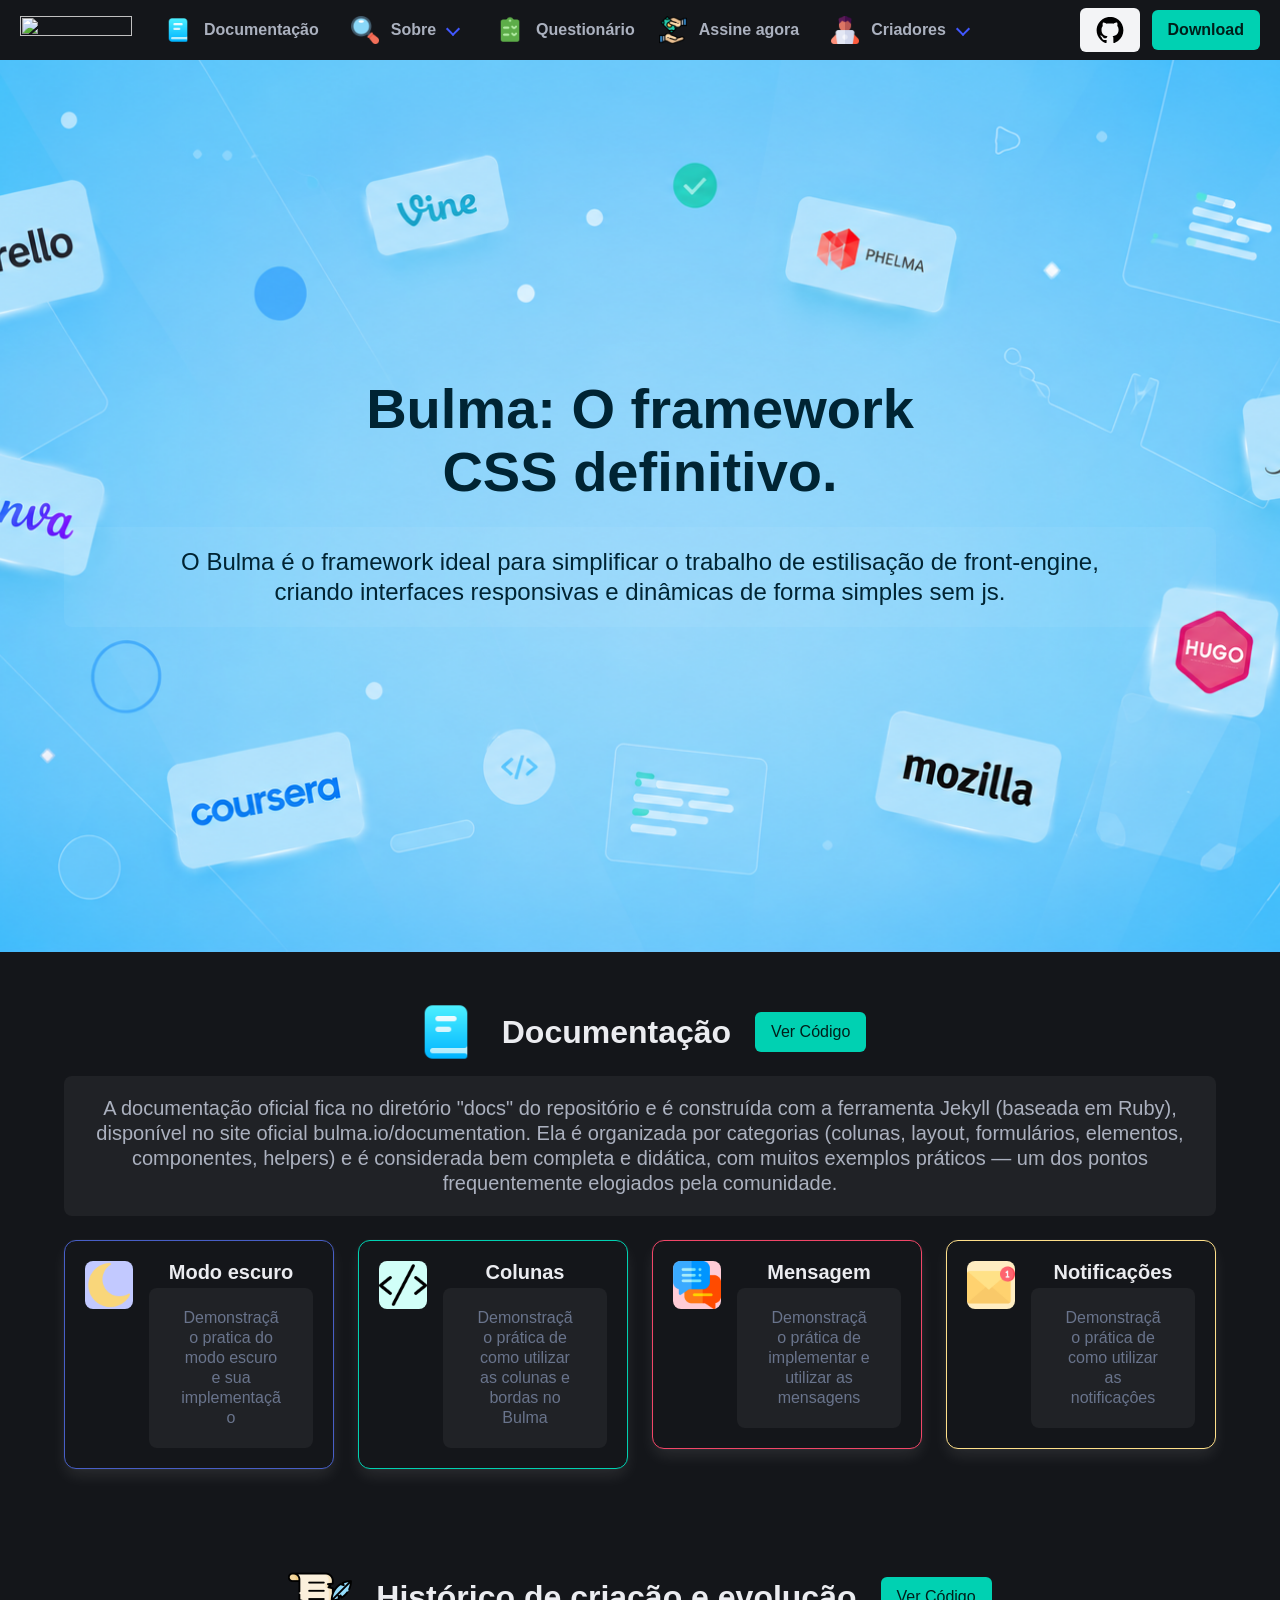
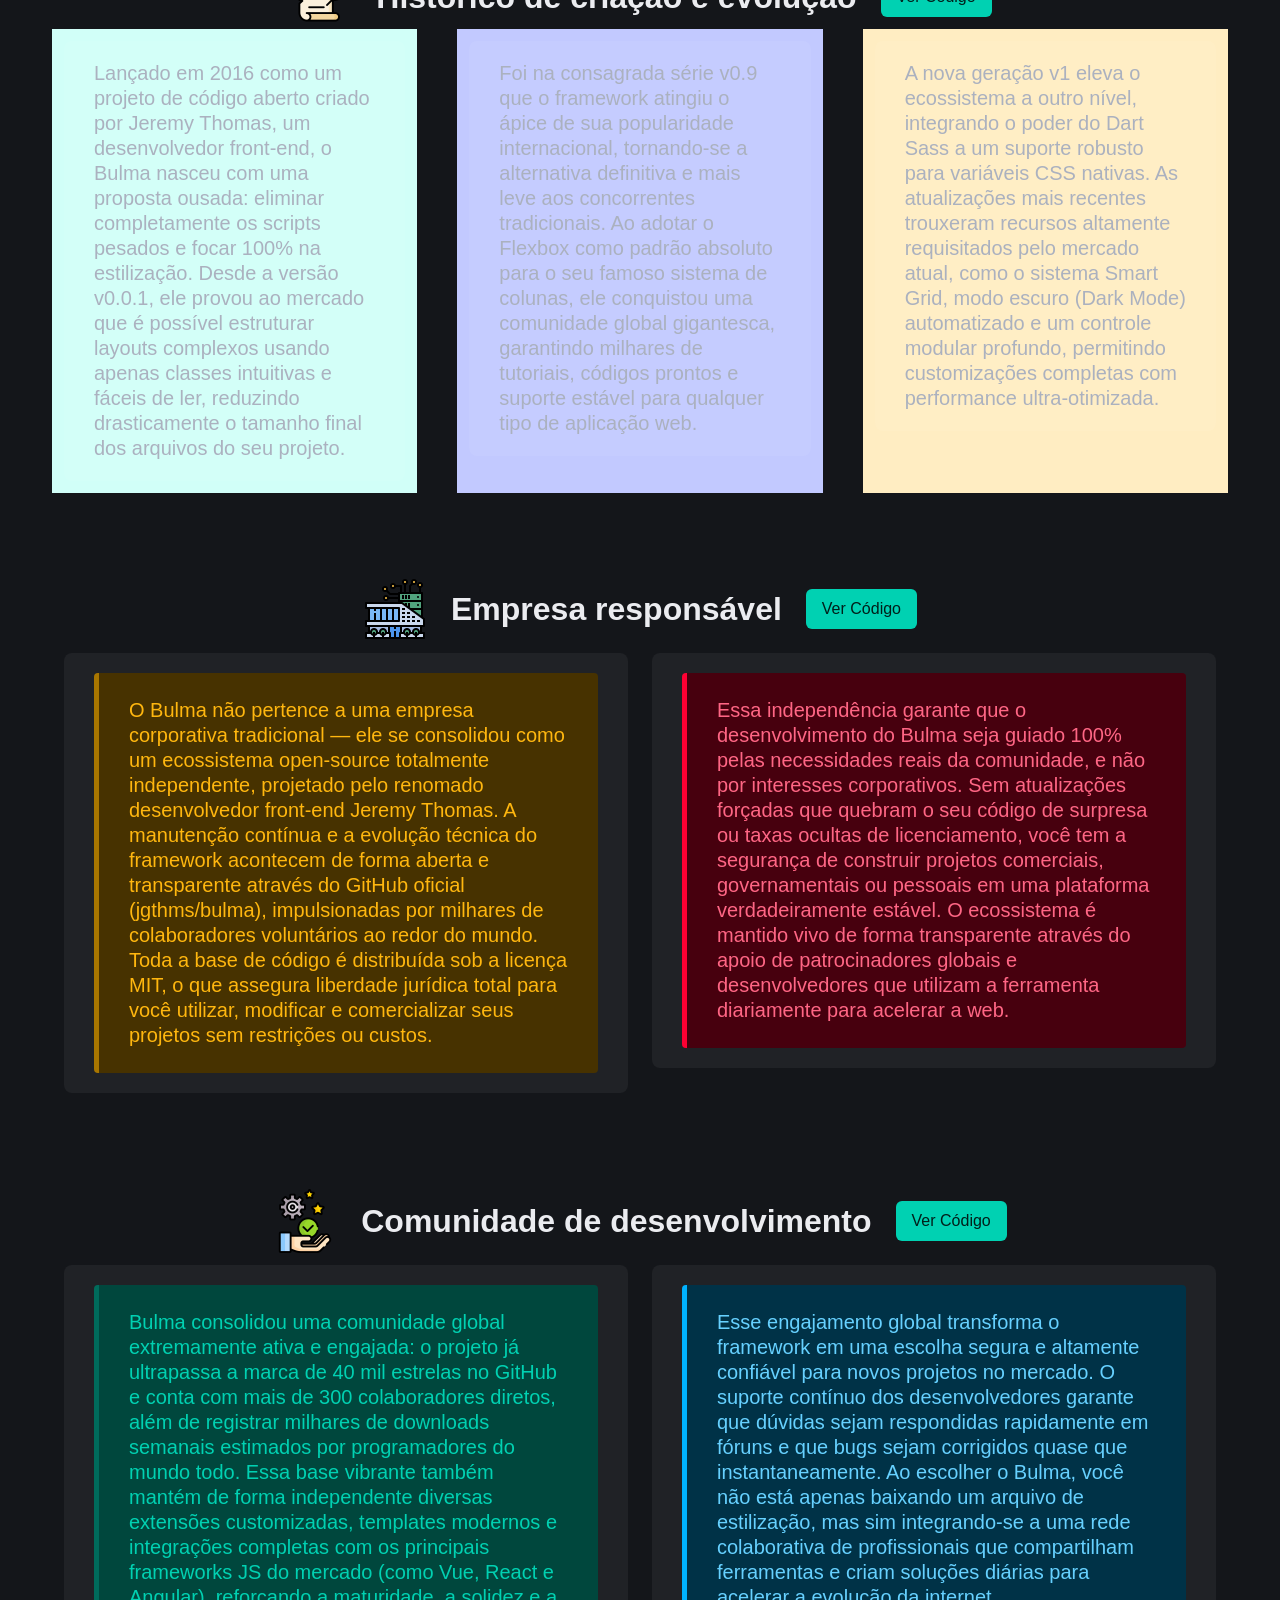
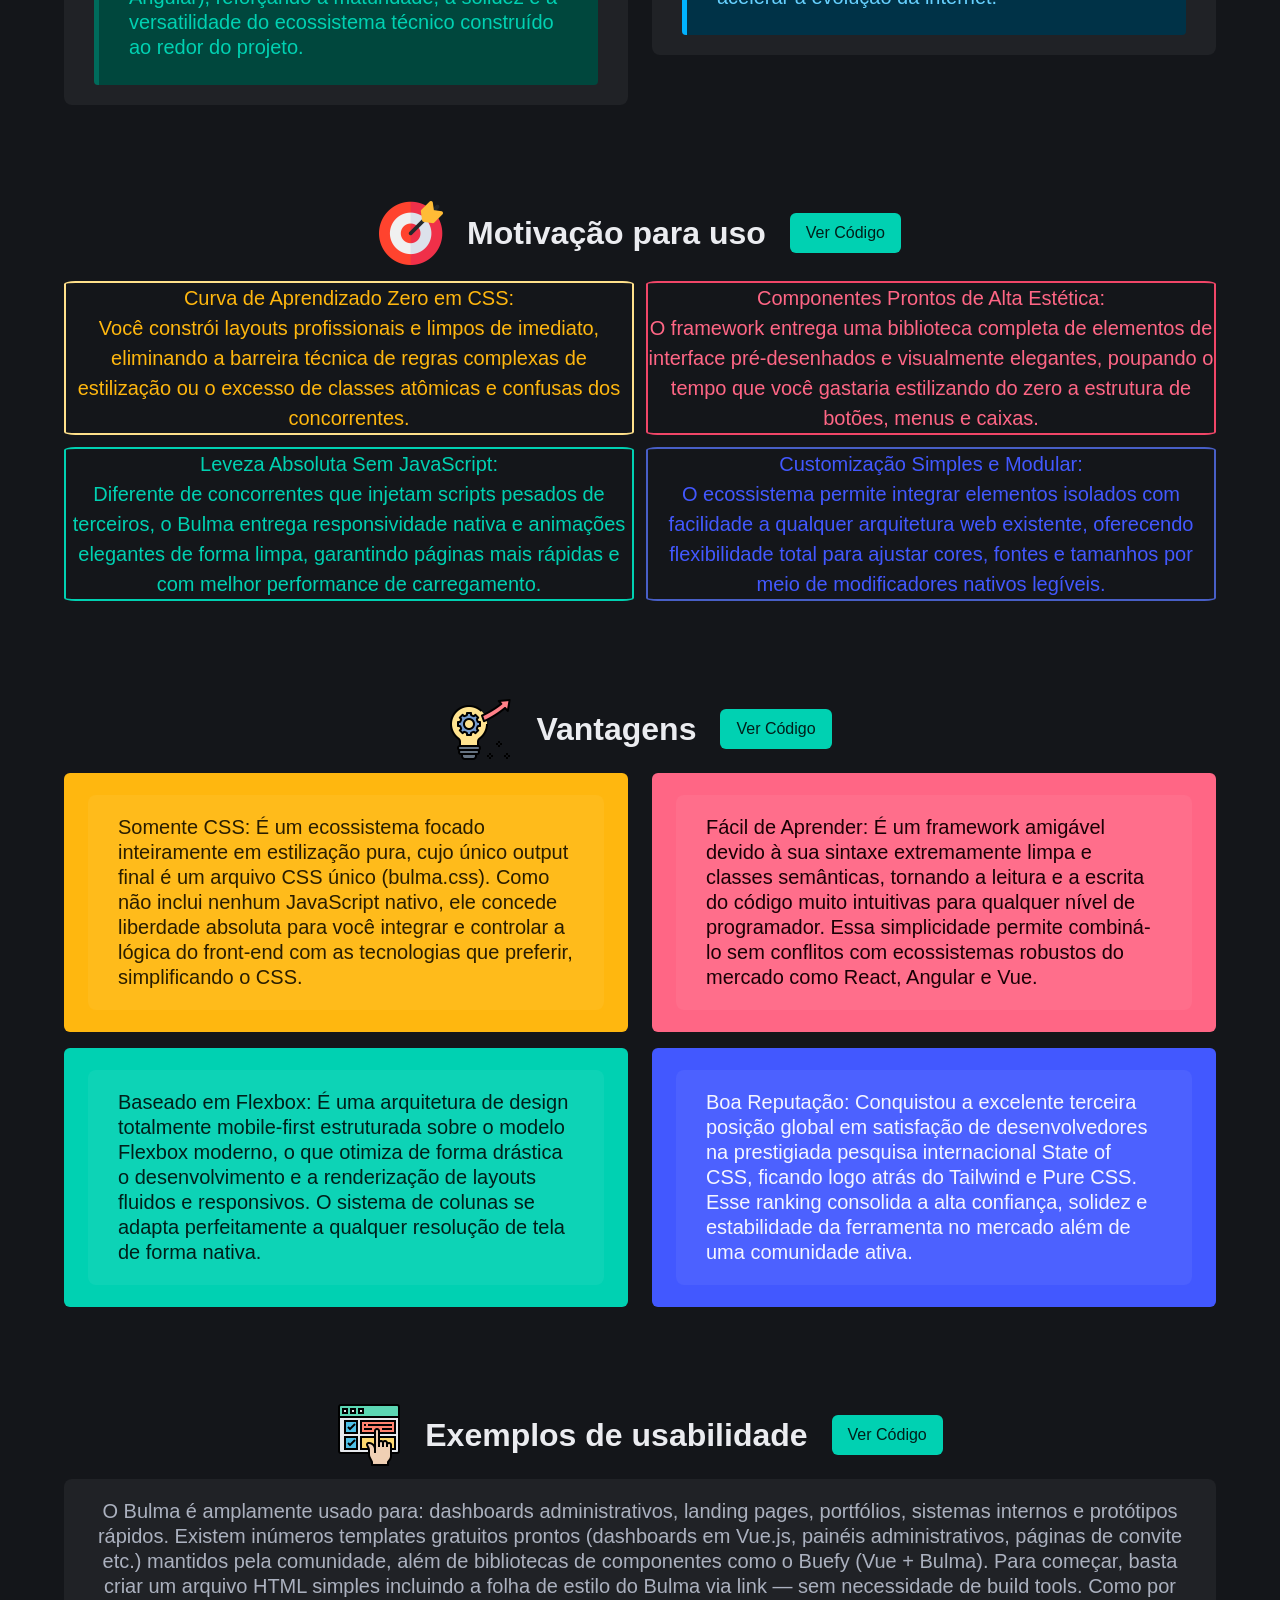
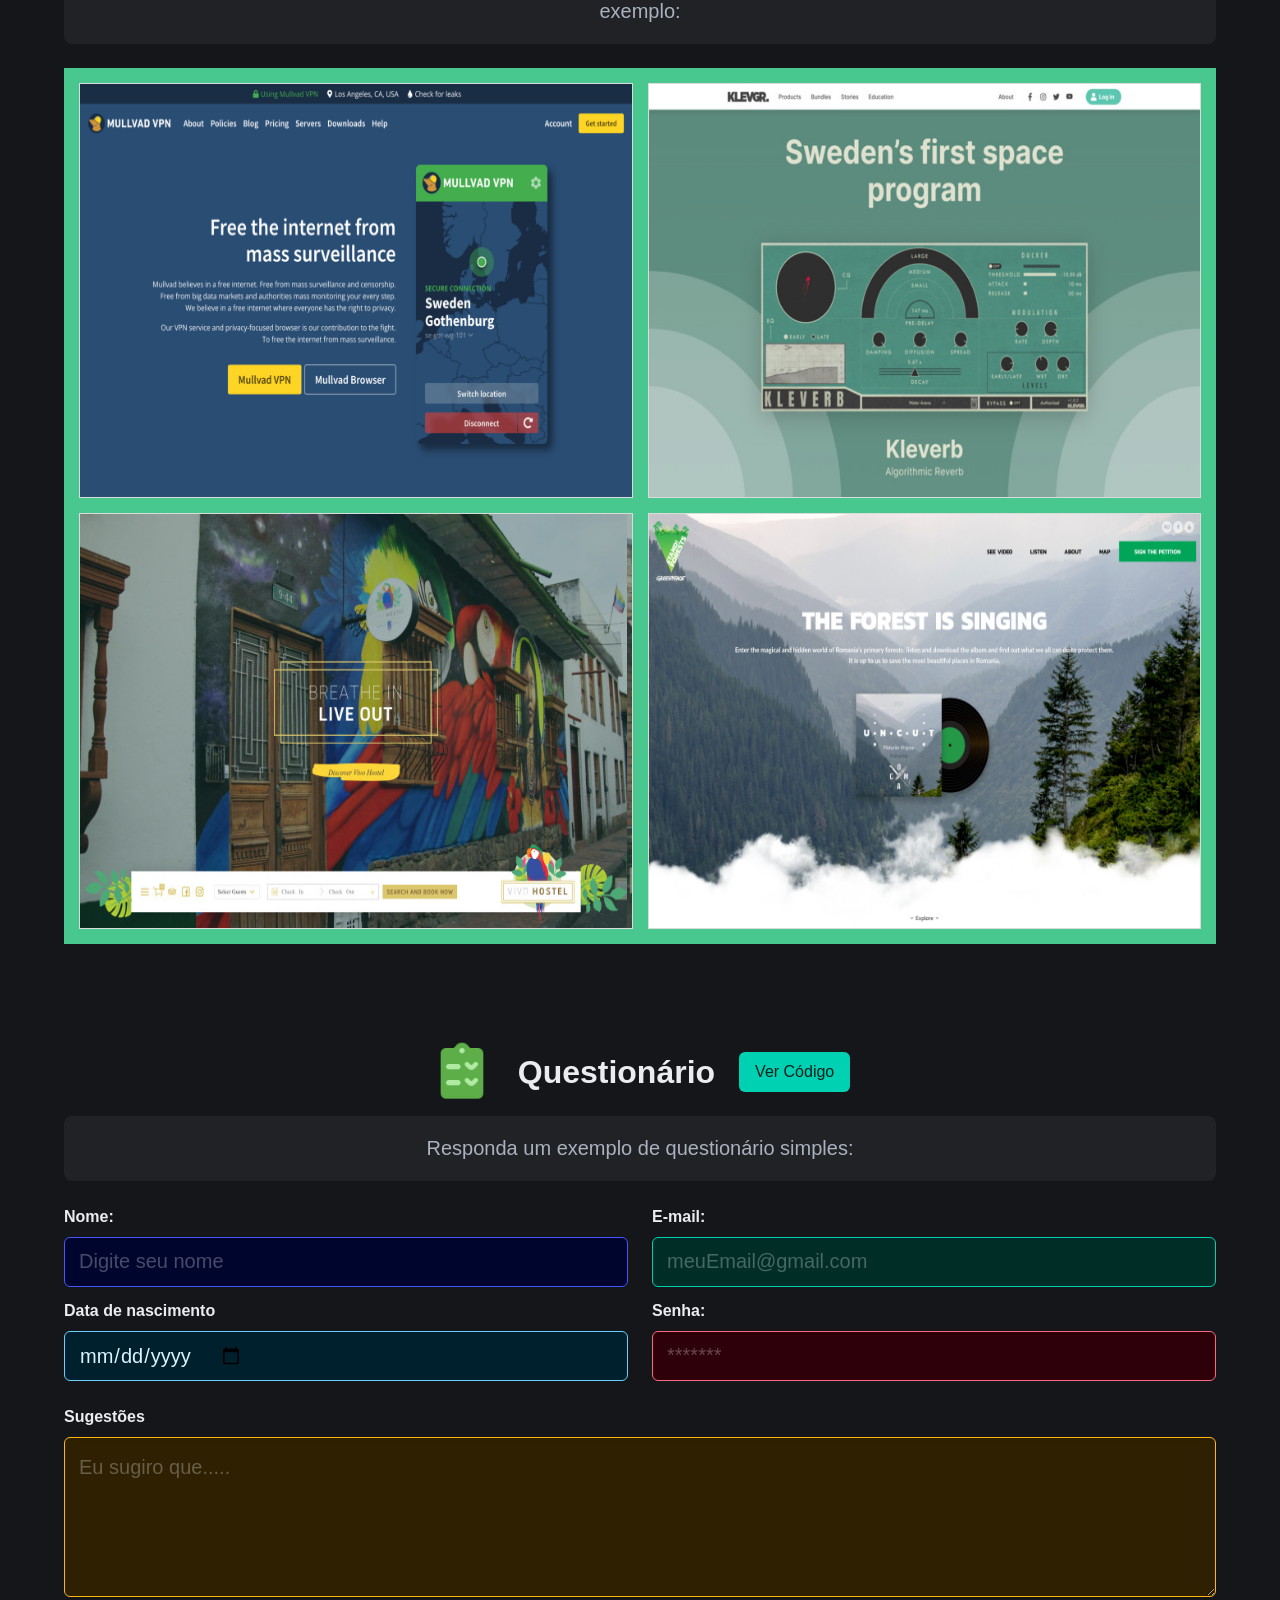
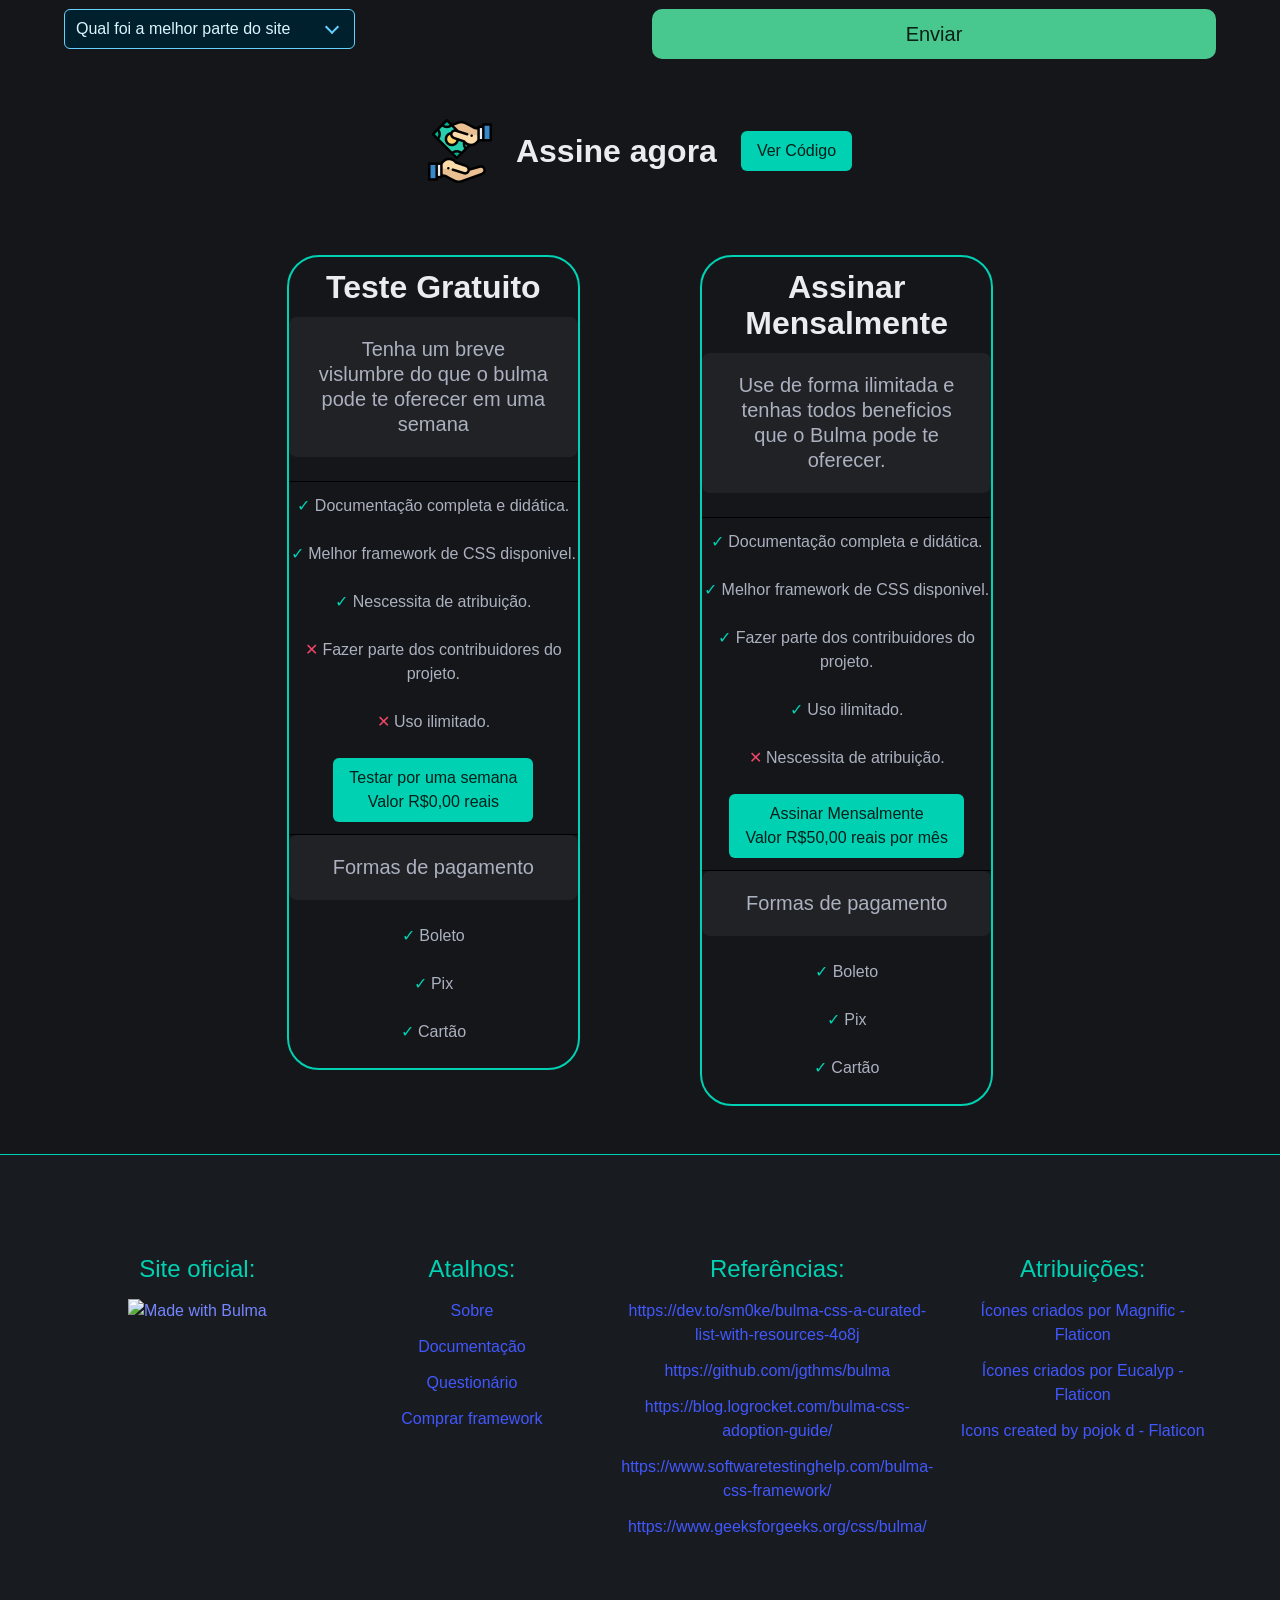
==== commit 48a9db71: "Add files via upload" ====
--- a/modo-escuro.html
+++ b/modo-escuro.html
@@ -1,4 +1,4 @@
-<!DOCTYPE html>
+<!DOCTYPE html >
 <html lang="pt-br" data-theme="dark" >
 
 <head>
@@ -16,7 +16,7 @@
   <header>
     <nav class="navbar is-fixed-top " role="navigation" aria-label="main navigation">
       <div class="navbar-brand">
-        <a class="navbar-item mx-2" href="#docs">
+        <a class="navbar-item mx-2" href="#bulma">
           <img src="https://bulma.io/assets/brand/Bulma%20Logo.svg" width="112" height="28">
         </a>
 
@@ -158,7 +158,7 @@
   </header>
   <main>
     <section class="hero is-info is-fullheight has-text-centered"
-      style="background-image: url('Img/ChatGPT\ Image\ 14\ de\ ago.\ de\ 2026\,\ 20_43_07.png'); background-size: cover; background-position: center;">
+      style="background-image: url('Img/ChatGPT\ Image\ 14\ de\ ago.\ de\ 2026\,\ 20_43_07.png'); background-size: cover; background-position: center;" id="bulma">
       <div class="hero-body">
         <div class="container">
           <h1 class="title is-1 is-spaced" style="font-size: 3.5rem;">
@@ -254,9 +254,9 @@
                   </div>
 
                   <div class="media-content">
-                    <h4 class="title is-5 mb-1">Voltar para página incial</h4>
+                    <h4 class="title is-5 mb-1">Modo escuro</h4>
                     <p class="subtitle is-6 has-text-grey">Demonstração pratica do modo escuro e sua
-                      implementação.</p>
+                      implementação</p>
                   </div>
                 </article>
               </a>
@@ -813,7 +813,7 @@
                     <h2 class="subtitle">Somente CSS: É um ecossistema focado inteiramente em estilização pura, cujo
                       único output final é um arquivo CSS único (bulma.css). Como não inclui nenhum JavaScript nativo,
                       ele concede liberdade absoluta para você integrar e controlar a lógica do front-end com as
-                      tecnologias que preferir.</h2>
+                      tecnologias que preferir, simplificando o CSS.</h2>
                   </div>
                 </li>
                 <li>
@@ -842,7 +842,7 @@
                     <h2 class="subtitle">Boa Reputação: Conquistou a excelente terceira posição global em satisfação de
                       desenvolvedores na prestigiada pesquisa internacional State of CSS, ficando logo atrás do Tailwind
                       e Pure CSS. Esse ranking consolida a alta confiança, solidez e estabilidade da ferramenta no
-                      mercado.</h2>
+                      mercado além de uma comunidade ativa.</h2>
                   </div>
                 </li>
               </ul>
@@ -1132,15 +1132,15 @@
                 <div class="hero-body ">
                   <div class="container has-text-centered  ">
                     <div style="border: #00d1b2 2px solid; border-radius: 2rem;">
-                      <h1 class="title mb-3">
+                      <h1 class="title mt-3 mb-3">
                         Teste Gratuito
                       </h1>
                       <h2 class="subtitle">
                         Tenha um breve vislumbre do que o bulma <br> pode te oferecer em uma semana
                       </h2>
-                      <div style="border-top: black solid 0.05rem;">
+                      <div  style="border-top: black solid 0.05rem;">
                         <ul>
-                          <li style="list-style-type: none;"><span style="color: #00d1b2">&#10003</span> Documentação
+                          <li class="mt-3" style="list-style-type: none;"><span style="color: #00d1b2">&#10003</span> Documentação
                             completa e didática.</li> <br>
                           <li style="list-style-type: none;"><span style="color: #00d1b2;">&#10003</span> Melhor
                             framework
@@ -1166,6 +1166,7 @@
                           }
                         </script>
                       </div>
+                      <div>
                       <h2 class="subtitle">Formas de pagamento</h2>
                       <ul>
                         <li style="list-style-type: none;"><span style="color: #00d1b2">&#10003</span> Boleto</li> <br>
@@ -1174,6 +1175,7 @@
                         <li style="list-style-type: none;"><span style="color: #00d1b2;">&#10003</span> Cartão
                         </li> <br>
                       </ul>
+                      </div>
                     </div>
 
                   </div>
@@ -1185,7 +1187,7 @@
                 <div class="hero-body ">
                   <div class="container has-text-centered  ">
                     <div style="border: #00d1b2 2px solid; border-radius: 2rem;">
-                      <h1 class="title mb-3">
+                      <h1 class="title mt-3 mb-3">
                         Assinar Mensalmente
                       </h1>
                       <h2 class="subtitle">
@@ -1193,7 +1195,7 @@
                       </h2>
                       <div style="border-top: black solid 0.05rem;">
                         <ul>
-                          <li style="list-style-type: none;"><span style="color: #00d1b2">&#10003</span> Documentação
+                          <li class="mt-3" style="list-style-type: none;"><span style="color: #00d1b2">&#10003</span> Documentação
                             completa e didática.</li> <br>
                           <li style="list-style-type: none;"><span style="color: #00d1b2;">&#10003</span> Melhor
                             framework
@@ -1286,7 +1288,7 @@
               <li><a href="https://www.geeksforgeeks.org/css/bulma/">
                   <p class="has-text-link mb-3">https://www.geeksforgeeks.org/css/bulma/</p>
                 </a></li>
-            </ul>
+            </ul> 
           </div>
           <div class="column">
             <h3 class="has-text-primary is-size-4 mb-3">Atribuições:</h3>
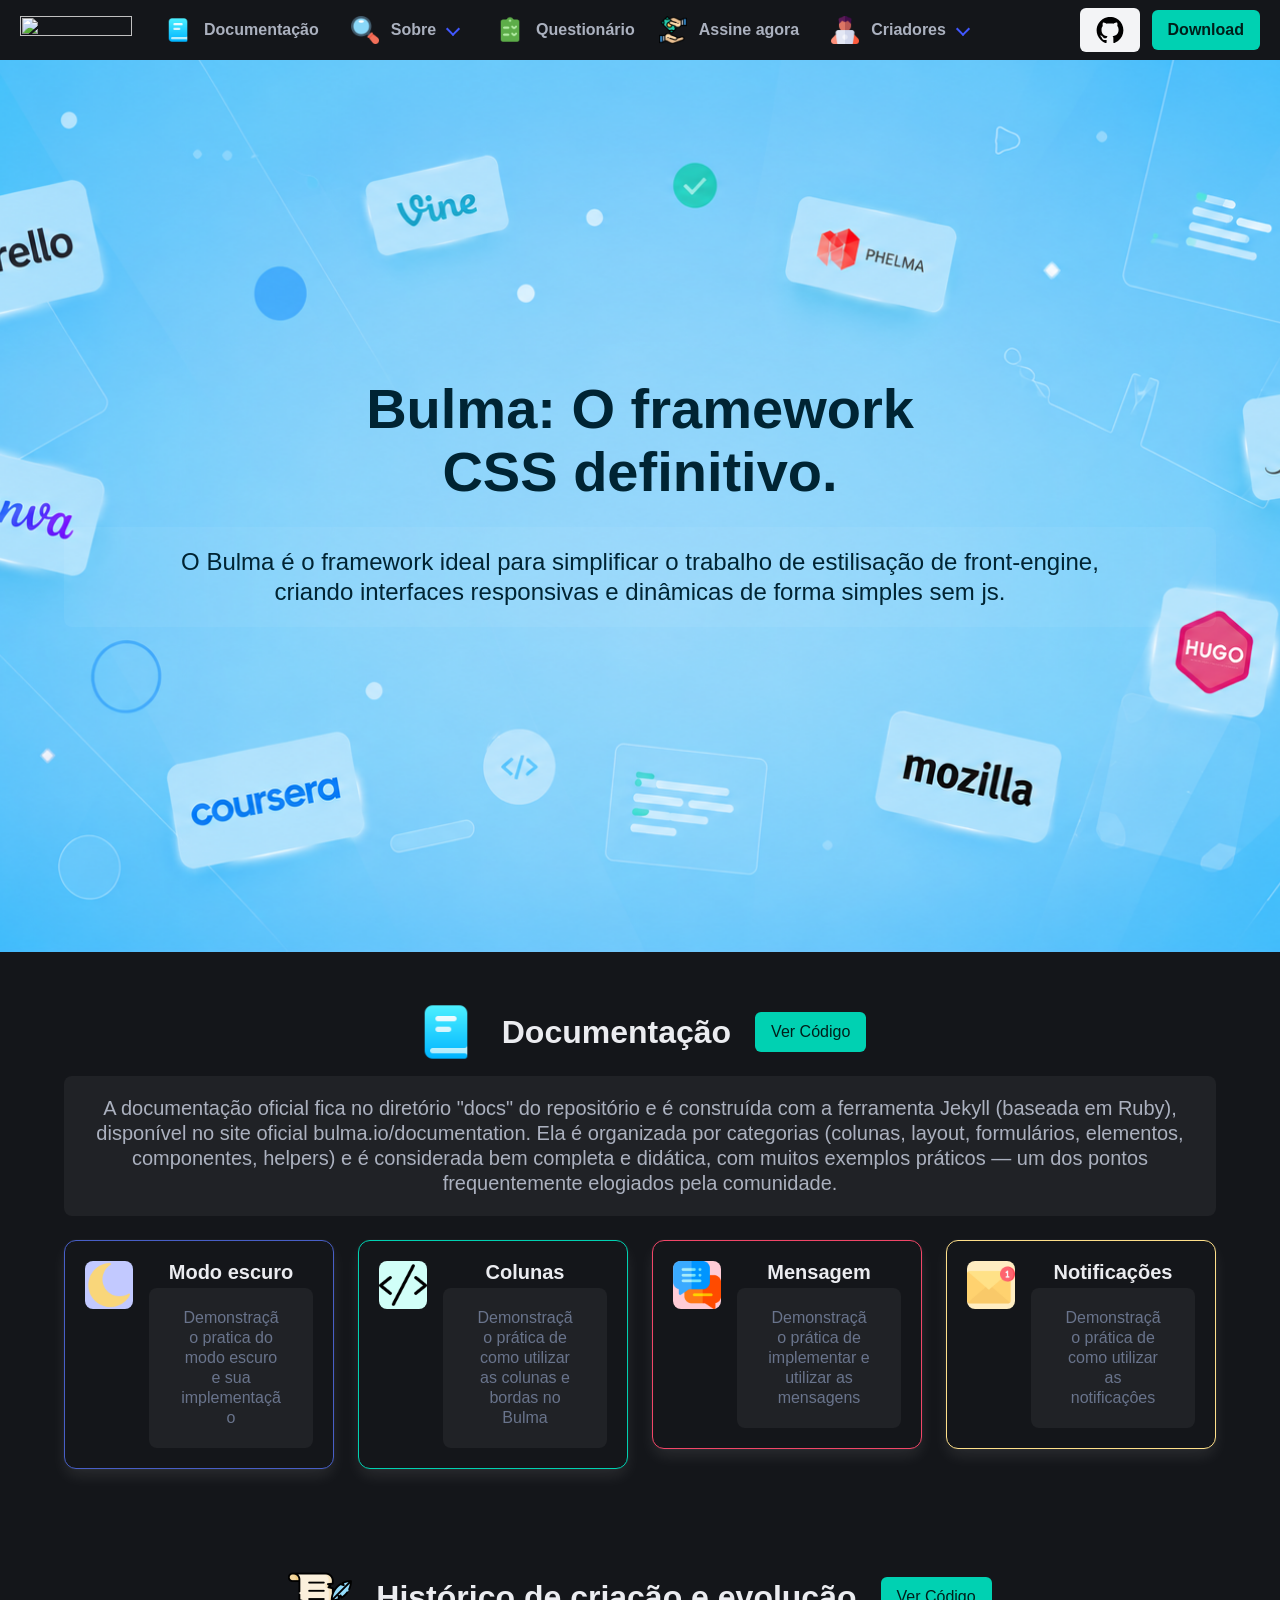
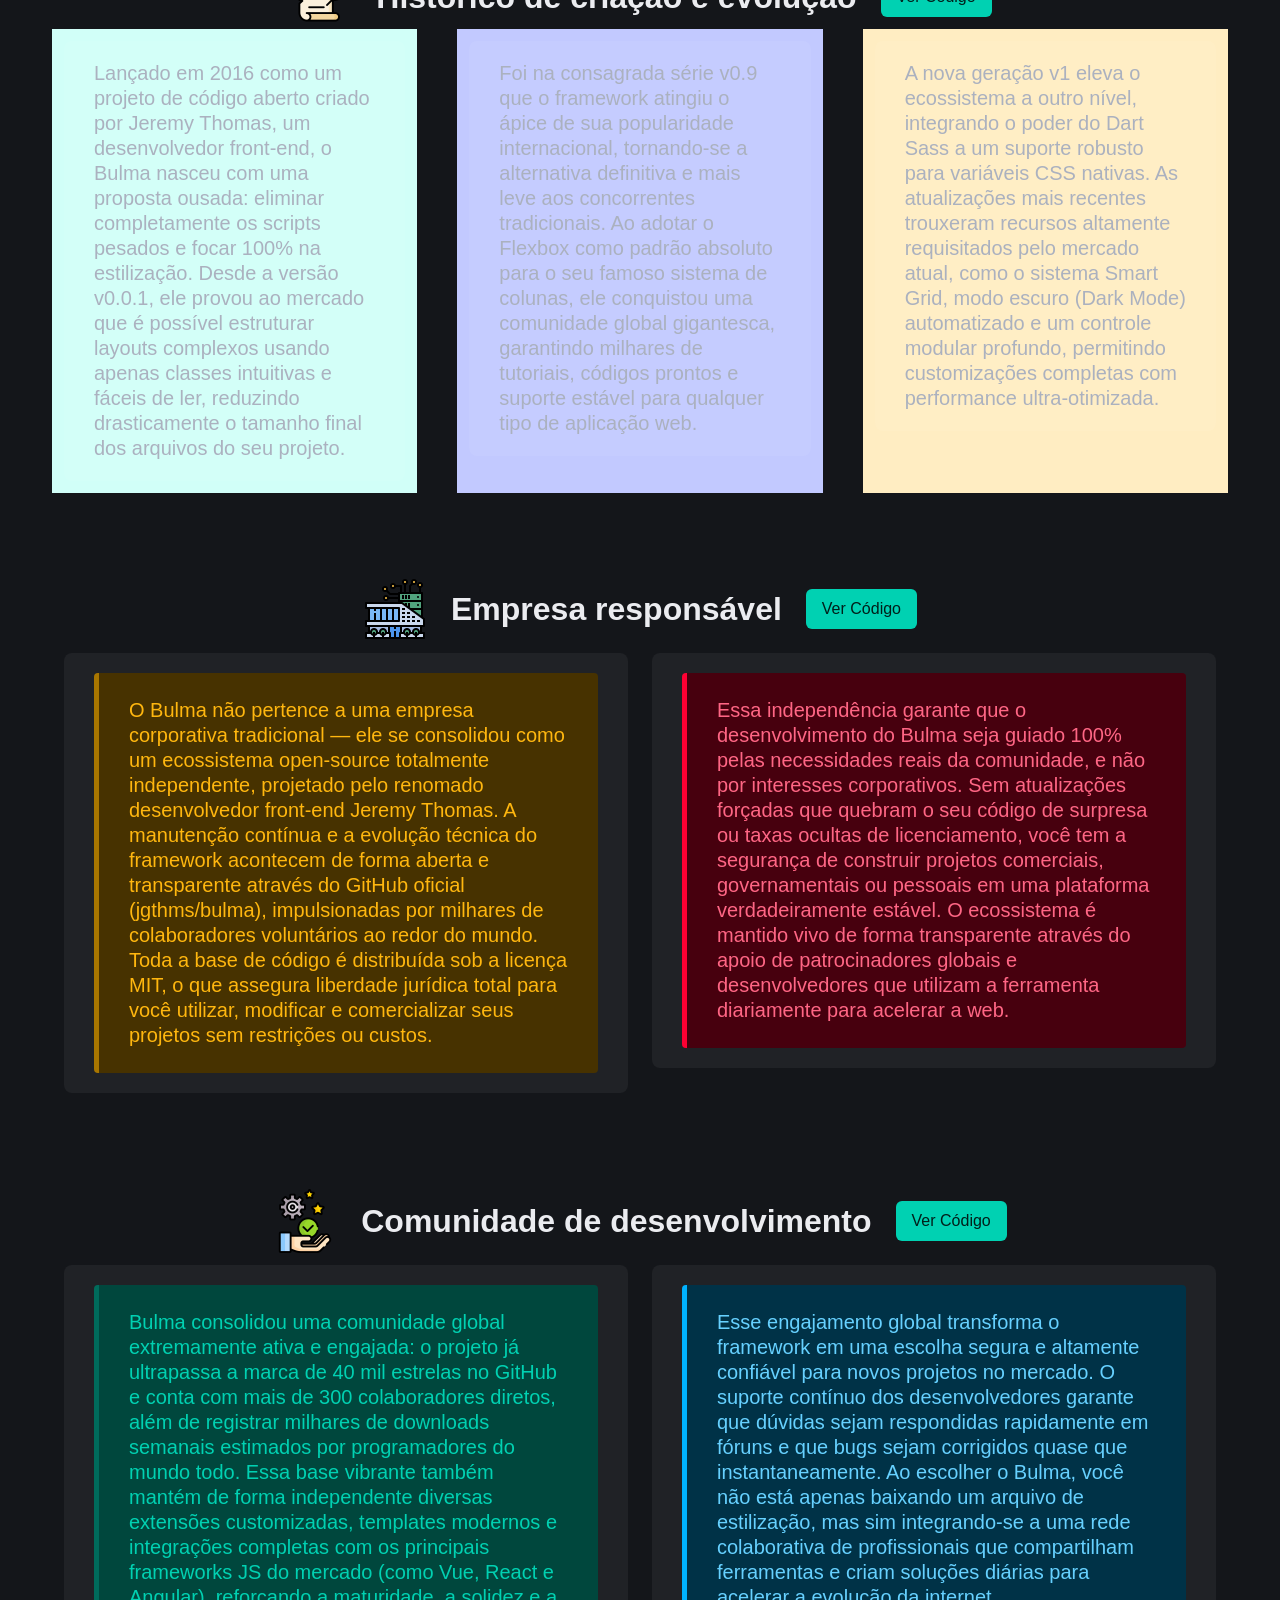
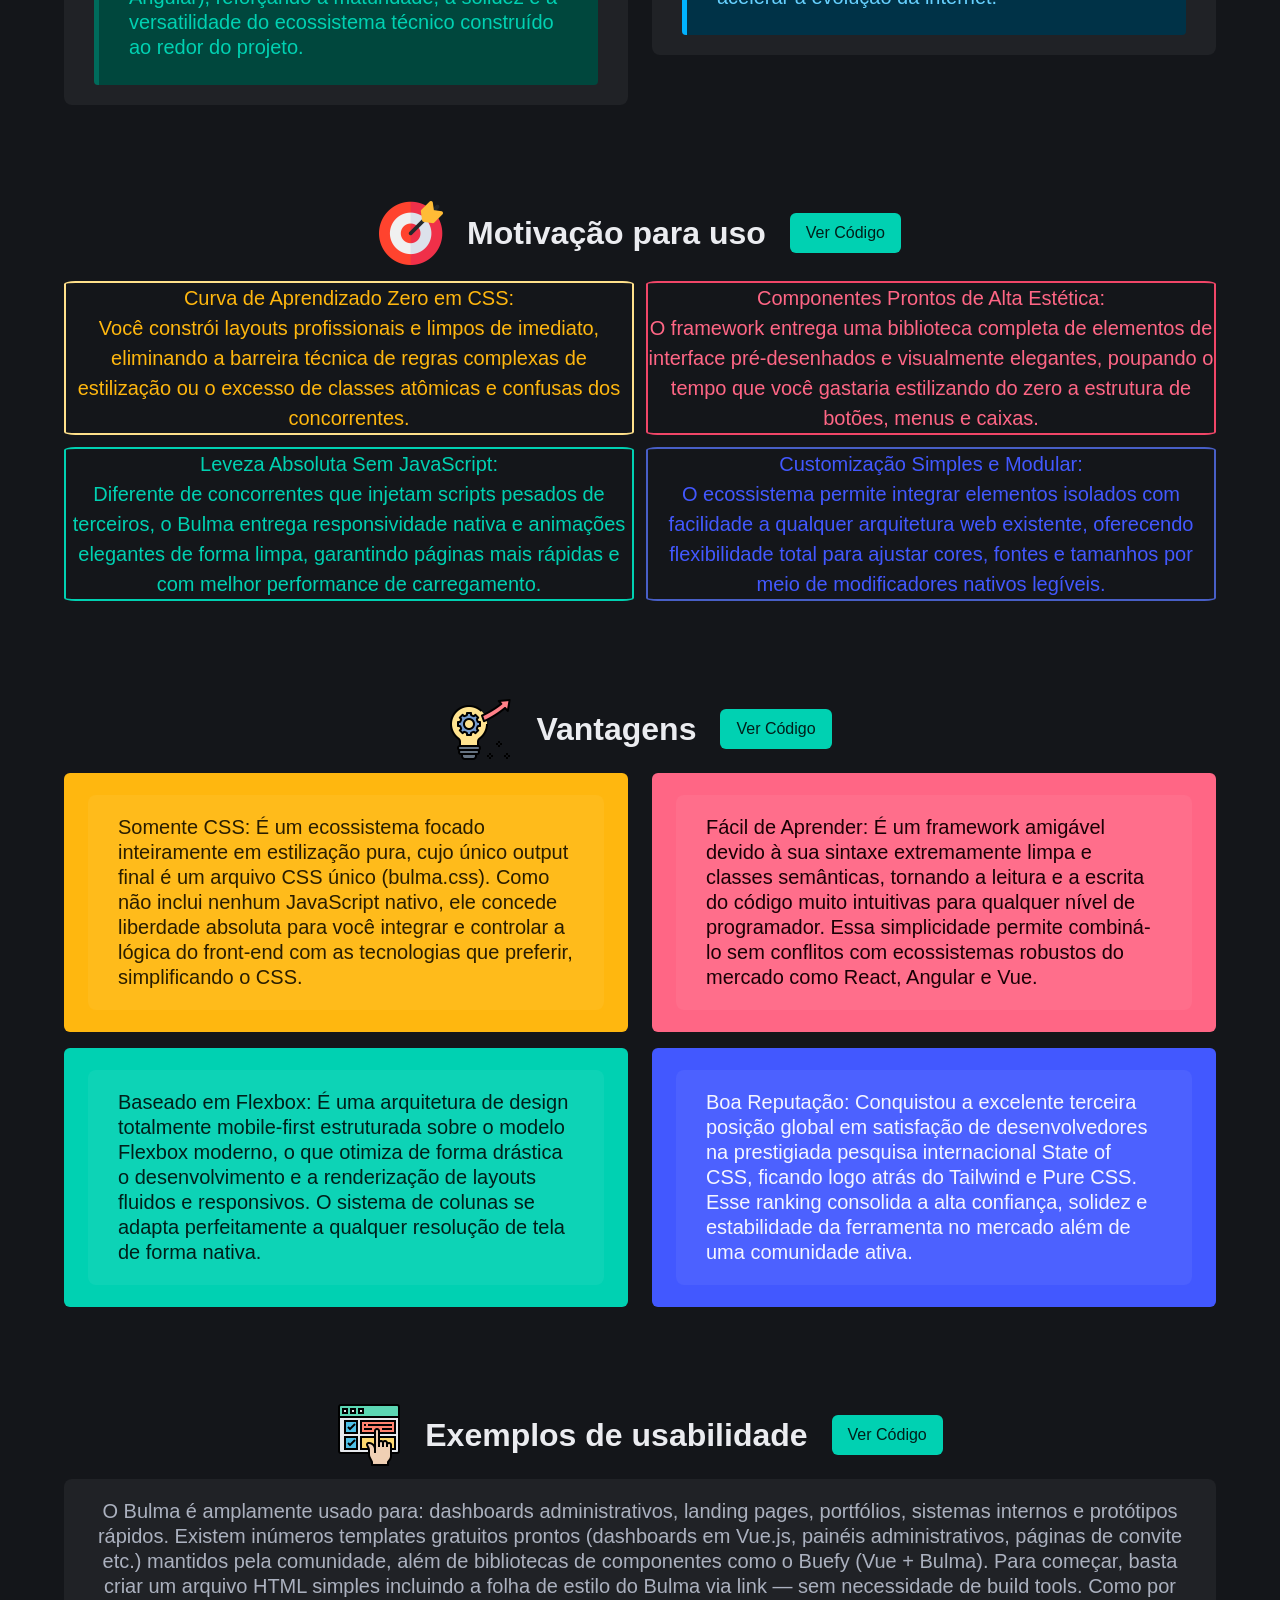
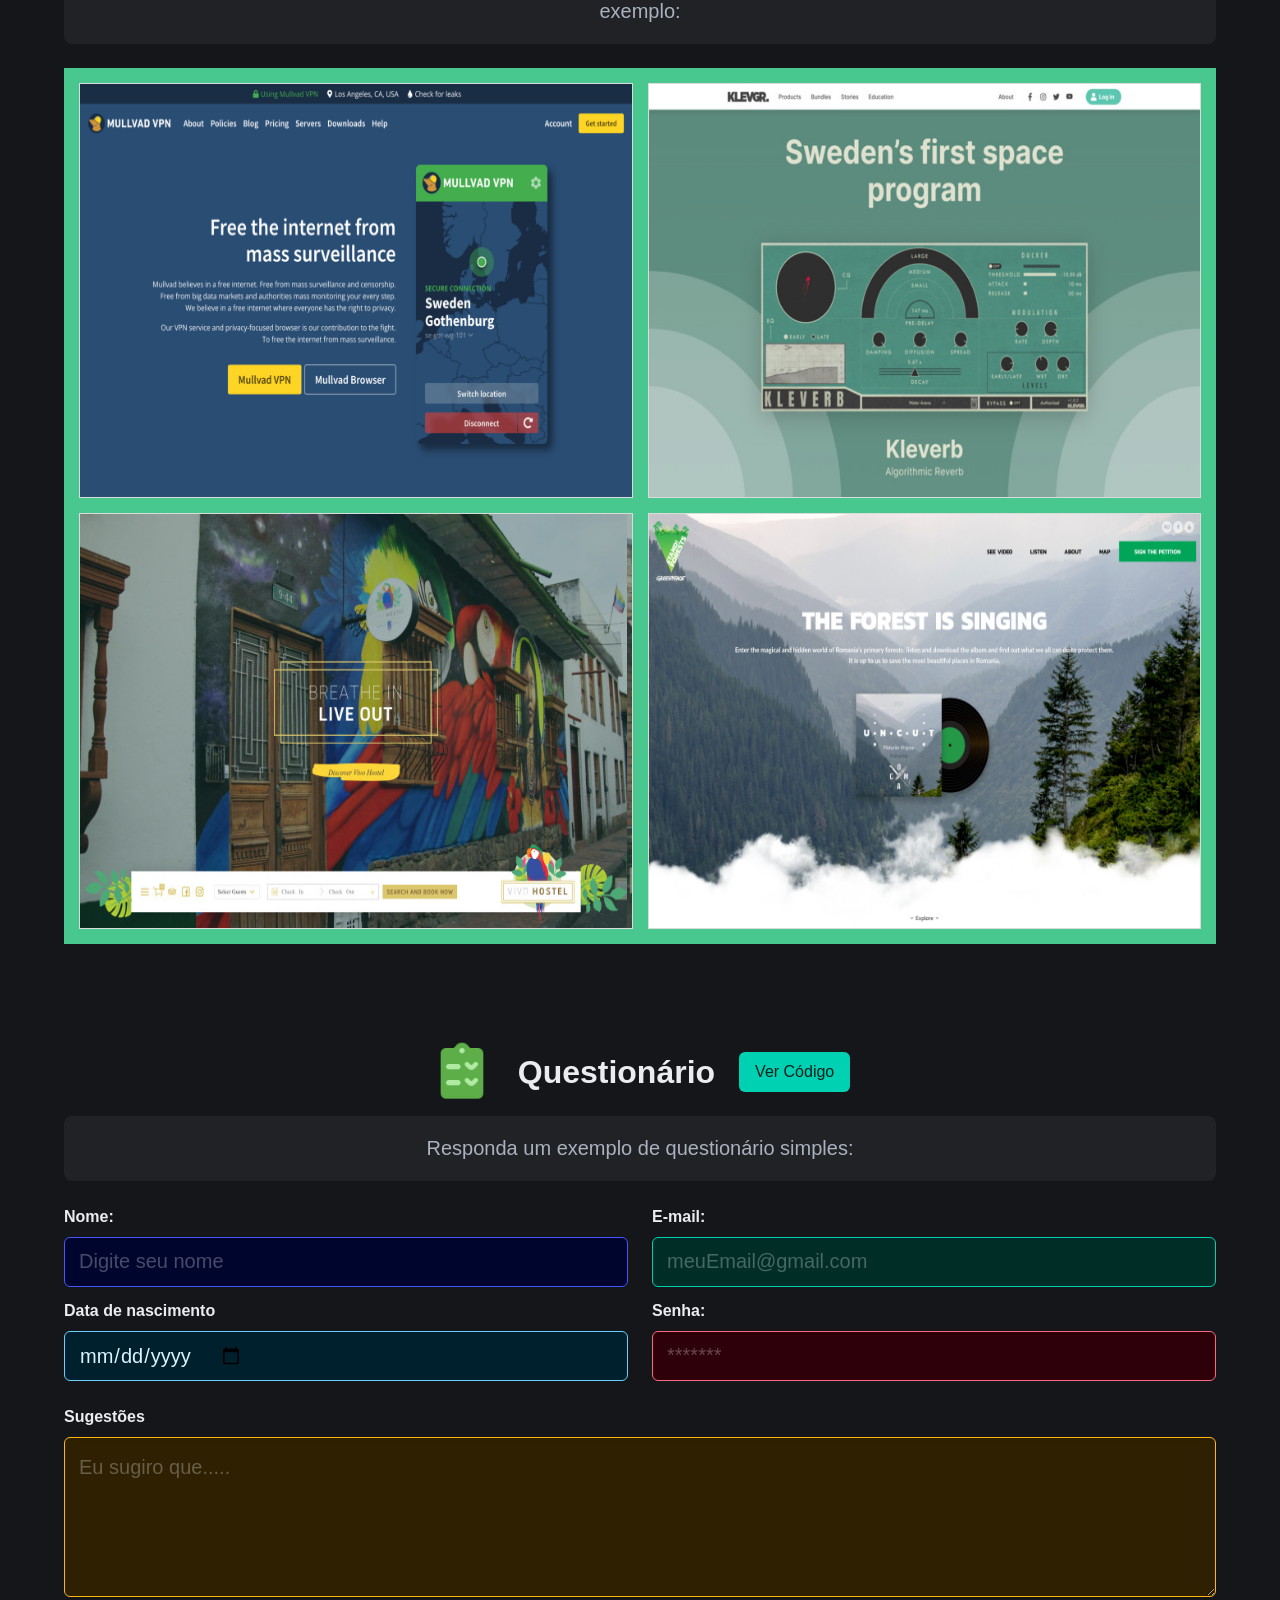
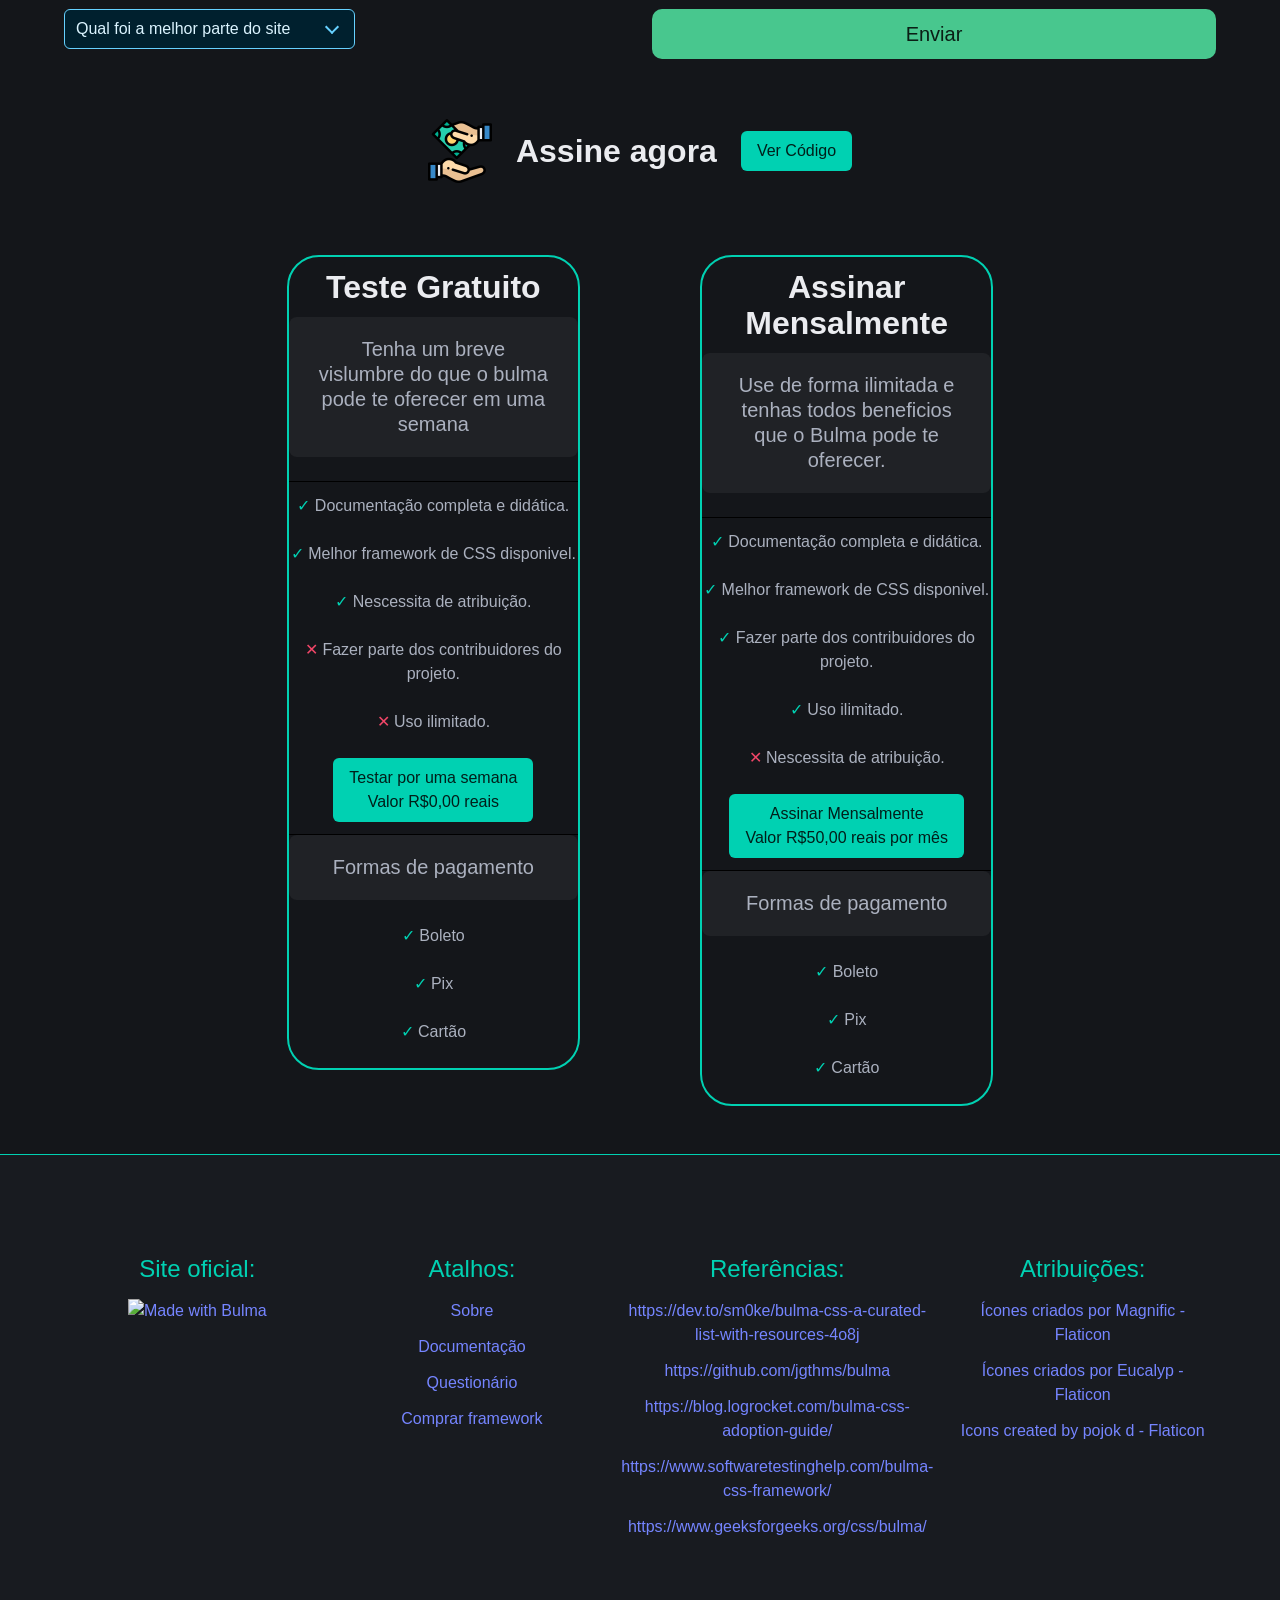
==== commit 57cf450a: "Add files via upload" ====
--- a/modo-escuro.html
+++ b/modo-escuro.html
@@ -1,4 +1,4 @@
-<!DOCTYPE html >
+<!DOCTYPE html>
 <html lang="pt-br" data-theme="dark" >
 
 <head>
@@ -31,7 +31,7 @@
       <div id="navbarBasicExample" class="navbar-menu">
         <div class="navbar-start">
           <a class="navbar-item " href="#docs">
-            <img src="Img/icons8-livro-72.png" alt="Livro azul fechado">
+            <img src="Img/Icones/icons8-livro-72.png" alt="Livro azul fechado">
             <p>
               <strong>
                 Documentação
@@ -41,45 +41,45 @@
           </a>
           <div class="navbar-item has-dropdown is-hoverable mx-2">
             <a class="navbar-link">
-              <img src="Img/lupa.png" alt="">
+              <img src="Img/Icones/lupa.png" alt="">
               <p><strong>Sobre</strong></p>
 
             </a>
 
             <div class="navbar-dropdown">
               <a class="navbar-item" href="#historia">
-                <img src="Img/historia.png" alt="Icone que representa uma tag de codigo fechando">
+                <img src="Img/Icones/historia.png" alt="Icone que representa uma tag de codigo fechando">
                 <p><strong>Histórico de criação e evolução</strong></p>
 
               </a>
               <hr class="navbar-divider">
               <a class="navbar-item" href="#empresa">
-                <img src="Img/centro-de-dados.png" alt="Icone de 2 engrenagens ">
+                <img src="Img/Icones/centro-de-dados.png" alt="Icone de 2 engrenagens ">
                 <p><strong>Empresa responsável</strong></p>
 
               </a>
               <hr class="navbar-divider">
               <a class="navbar-item" href="#comunidade">
-                <img src="Img/responsabilidade.png" alt="Icone de um lapis escrevendo no papel">
+                <img src="Img/Icones/responsabilidade.png" alt="Icone de um lapis escrevendo no papel">
                 <p><strong>Comunidade de desenvolvimento</strong></p>
 
               </a>
 
               <hr class="navbar-divider">
               <a class="navbar-item" href="#uso">
-                <img src="Img/alvo-de-dardos.png" alt="Icone que representa uma poaleta de cores com um pincel">
+                <img src="Img/Icones/alvo-de-dardos.png" alt="Icone que representa uma poaleta de cores com um pincel">
                 <p><strong>Motivação para uso</strong></p>
 
               </a>
               <hr class="navbar-divider">
               <a class="navbar-item" href="#evo">
-                <img src="Img/evolucao.png" alt="Icone que representa uma poaleta de cores com um pincel">
+                <img src="Img/Icones/evolucao.png" alt="Icone que representa uma poaleta de cores com um pincel">
                 <p><strong>Vantagens</strong></p>
 
               </a>
               <hr class="navbar-divider">
               <a class="navbar-item" href="#ex">
-                <img src="Img/interface.png" alt="Icone que representa uma poaleta de cores com um pincel">
+                <img src="Img/Icones/interface.png" alt="Icone que representa uma poaleta de cores com um pincel">
                 <p><strong>Exemplos de usabilidade</strong></p>
 
               </a>
@@ -88,7 +88,7 @@
 
 
           <a class="navbar-item " href="#questionario">
-            <img src="Img/icons8-test-passed-72.png" alt="">
+            <img src="Img/Icones/icons8-test-passed-72.png" alt="">
             <p>
               <strong>
                 Questionário
@@ -98,40 +98,40 @@
           </a>
           <a class="navbar-item " href="#compra">
 
-            <img src="Img/payment-method.png" alt="">
+            <img src="Img/Icones/payment-method.png" alt="">
             <p><strong> Assine agora</strong></p>
 
           </a>
 
           <div class="navbar-item has-dropdown is-hoverable mx-2">
             <a class="navbar-link">
-              <img src="Img/criador-de-conteudo.png" alt="">
+              <img src="Img/Icones/criador-de-conteudo.png" alt="">
               <p><strong>Criadores</strong></p>
 
             </a>
 
             <div class="navbar-dropdown">
               <a class="navbar-item" href="https://github.com/nikolascaixeta" target="_blank">
-                <img src="Img/sinais-de-codigo.png" alt="Icone que representa uma tag de codigo fechando">
+                <img src="Img/Icones/sinais-de-codigo.png" alt="Icone que representa uma tag de codigo fechando">
                 <p><strong>Nikolas Caixeta</strong></p>
 
               </a>
               <hr class="navbar-divider">
               <a class="navbar-item" href="https://github.com/gabrielhenriquepereira" target="_blank">
-                <img src="Img/contexto.png" alt="Icone de 2 engrenagens ">
+                <img src="Img/Icones/contexto.png" alt="Icone de 2 engrenagens ">
                 <p><strong>Gabriel Henrique</strong></p>
 
               </a>
               <hr class="navbar-divider">
               <a class="navbar-item" href="https://github.com/Clara528" target="_blank">
-                <img src="Img/escrever.png" alt="Icone de um lapis escrevendo no papel">
+                <img src="Img/Icones/escrever.png" alt="Icone de um lapis escrevendo no papel">
                 <p><strong>Ana Clara</strong></p>
 
               </a>
 
               <hr class="navbar-divider">
               <a class="navbar-item" href="https://github.com/larissa1alves" target="_blank">
-                <img src="Img/paleta-de-cores.png" alt="Icone que representa uma poaleta de cores com um pincel">
+                <img src="Img/Icones/paleta-de-cores.png" alt="Icone que representa uma poaleta de cores com um pincel">
                 <p><strong>Larissa</strong></p>
 
               </a>
@@ -180,7 +180,7 @@
 
               <div class="column is-narrow">
                 <figure class="image is-64x64">
-                  <img src="Img/icons8-livro-72.png"
+                  <img src="Img/Icones/icons8-livro-72.png"
                     alt="Ícone de uma engrenagem dividida ao meio, com a segunda metade sendo ligações">
                 </figure>
               </div>
@@ -204,7 +204,7 @@
                     <div class="box">
                       <h3 class="title is-4">Código dessa seção</h3>
                       <pre><code>
-      <img src="Img/codigo-docs.png" alt="">
+      <img src="Img/codigos/codigo-docs.png" alt="">
       </code></pre>
                     </div>
                   </div>
@@ -249,7 +249,7 @@
 
                   <div class="media-left">
                     <span class="icon is-large has-background-link-light has-text-link" style="border-radius: 8px;">
-                      <img src="Img/lua-crescente.png" alt="Ícone de modificadores" class="is-size-4">
+                      <img src="Img/Icones/lua-crescente.png" alt="Ícone de modificadores" class="is-size-4">
                     </span>
                   </div>
 
@@ -267,7 +267,7 @@
 
                   <div class="media-left">
                     <span class="icon is-large has-background-primary-light" style="border-radius: 8px;">
-                      <img src="Img/sinais-de-codigo.png" alt="Ícone de modificadores" class="is-size-4">
+                      <img src="Img/Icones/sinais-de-codigo.png" alt="Ícone de modificadores" class="is-size-4">
                     </span>
                   </div>
 
@@ -284,7 +284,7 @@
 
                   <div class="media-left">
                     <span class="icon is-large has-background-danger-light" style="border-radius: 8px;">
-                      <img src="Img/bater-papo.png" alt="Ícone de modificadores" class="is-size-4">
+                      <img src="Img/Icones/bater-papo.png" alt="Ícone de modificadores" class="is-size-4">
                     </span>
                   </div>
 
@@ -301,7 +301,7 @@
 
                   <div class="media-left">
                     <span class="icon is-large has-background-warning-light" style="border-radius: 8px;">
-                      <img src="Img/new-email.png" alt="Ícone de modificadores" class="is-size-4">
+                      <img src="Img/Icones/new-email.png" alt="Ícone de modificadores" class="is-size-4">
                     </span>
                   </div>
 
@@ -328,7 +328,7 @@
 
               <div class="column is-narrow">
                 <figure class="image is-64x64">
-                  <img src="Img/historia.png" alt="Ícone de um pergaminho escrito representando historico de criação">
+                  <img src="Img/Icones/historia.png" alt="Ícone de um pergaminho escrito representando historico de criação">
                 </figure>
               </div>
 
@@ -351,7 +351,7 @@
                     <div class="box">
                       <h3 class="title is-4">Código dessa seção</h3>
                       <pre><code>
-    <img src="Img/codigo-hs.png" alt="">
+    <img src="Img/codigos/codigo-hs.png" alt="">
       </code></pre>
                     </div>
                   </div>
@@ -433,7 +433,7 @@
 
               <div class="column is-narrow">
                 <figure class="image is-64x64">
-                  <img src="Img/centro-de-dados.png"
+                  <img src="Img/Icones/centro-de-dados.png"
                     alt="Ícone de uma engrenagem dividida ao meio, com a segunda metade sendo ligações">
                 </figure>
               </div>
@@ -457,7 +457,7 @@
                     <div class="box">
                       <h3 class="title is-4">Código dessa seção</h3>
                       <pre><code>
-    <img src="Img/codigo-emp.png" alt="">
+    <img src="Img/codigos/codigo-emp.png" alt="">
       </code></pre>
                     </div>
                   </div>
@@ -540,7 +540,7 @@
 
               <div class="column is-narrow">
                 <figure class="image is-64x64">
-                  <img src="Img/responsabilidade.png"
+                  <img src="Img/Icones/responsabilidade.png"
                     alt="Ícone de uma lampada com uma engrenagem, onde ais uma seta crescendo esponencialmente representando evolução">
                 </figure>
               </div>
@@ -564,7 +564,7 @@
                     <div class="box">
                       <h3 class="title is-4">Código dessa seção</h3>
                       <pre><code>
-    <img src="Img/codigo-cd.png" alt="">
+    <img src="Img/codigos/codigo-cd.png" alt="">
       </code></pre>
                     </div>
                   </div>
@@ -642,7 +642,7 @@
 
               <div class="column is-narrow">
                 <figure class="image is-64x64">
-                  <img src="Img/alvo-de-dardos.png"
+                  <img src="Img/Icones/alvo-de-dardos.png"
                     alt="Ícone de uma engrenagem dividida ao meio, com a segunda metade sendo ligações">
                 </figure>
               </div>
@@ -666,7 +666,7 @@
                     <div class="box">
                       <h3 class="title is-4">Código dessa seção</h3>
                       <pre><code>
-    <img src="Img/codigo-mt.png" alt="">
+    <img src="Img/codigos/codigo-mt.png" alt="">
       </code></pre>
                     </div>
                   </div>
@@ -748,7 +748,7 @@
 
               <div class="column is-narrow">
                 <figure class="image is-64x64">
-                  <img src="Img/evolucao.png"
+                  <img src="Img/Icones/evolucao.png"
                     alt="Ícone de uma engrenagem dividida ao meio, com a segunda metade sendo ligações">
                 </figure>
               </div>
@@ -772,7 +772,7 @@
                     <div class="box">
                       <h3 class="title is-4">Código dessa seção</h3>
                       <pre><code>
-    <img src="Img/codigo-vt.png" alt="">
+    <img src="Img/codigos/codigo-vt.png" alt="">
       </code></pre>
                     </div>
                   </div>
@@ -862,7 +862,7 @@
 
               <div class="column is-narrow">
                 <figure class="image is-64x64">
-                  <img src="Img/interface.png"
+                  <img src="Img/Icones/interface.png"
                     alt="Ícone de uma engrenagem dividida ao meio, com a segunda metade sendo ligações">
                 </figure>
               </div>
@@ -886,7 +886,7 @@
                     <div class="box">
                       <h3 class="title is-4">Código dessa seção</h3>
                       <pre><code>
-    <img src="Img/codigo-ex.png" alt="">
+    <img src="Img/codigos/codigo-ex.png" alt="">
       </code></pre>
                     </div>
                   </div>
@@ -952,7 +952,7 @@
 
               <div class="column is-narrow">
                 <figure class="image is-64x64">
-                  <img src="Img/icons8-test-passed-72.png"
+                  <img src="Img/Icones/icons8-test-passed-72.png"
                     alt="Ícone de uma engrenagem dividida ao meio, com a segunda metade sendo ligações">
                 </figure>
               </div>
@@ -976,7 +976,7 @@
                     <div class="box">
                       <h3 class="title is-4">Código dessa seção</h3>
                       <pre><code>
-                         <img src="Img/codigo-q.png" alt="">
+                         <img src="Img/codigos/codigo-q.png" alt="">
                         </code></pre>
                     </div>
                   </div>
@@ -1069,7 +1069,7 @@
 
                 <div class="column is-narrow">
                   <figure class="image is-64x64">
-                    <img src="Img/payment-method.png"
+                    <img src="Img/Icones/payment-method.png"
                       alt="Ícone de uma engrenagem dividida ao meio, com a segunda metade sendo ligações">
                   </figure>
                 </div>
@@ -1093,7 +1093,7 @@
                       <div class="box">
                         <h3 class="title is-4">Código dessa seção</h3>
                         <pre><code>
-                          <img src="Img/codigo-pg.png" alt="">
+                          <img src="Img/codigos/codigo-pg.png" alt="">
                         </code></pre>
                       </div>
                     </div>
@@ -1255,49 +1255,49 @@
           </div>
           <div class="column">
             <h3 class="has-text-primary is-size-4 mb-3">Atalhos:</h3>
-            <ul>
+            <ul class="has-text-link">
               <li><a href="#historia">
-                  <p class="has-text-link mb-3">Sobre</p>
+                  <p class=" mb-3">Sobre</p>
                 </a></li>
               <li><a href="#docs">
-                  <p class="has-text-link mb-3">Documentação</p>
+                  <p class=" mb-3">Documentação</p>
                 </a></li>
               <li><a href="#questionario">
-                  <p class="has-text-link mb-3">Questionário</p>
+                  <p class=" mb-3">Questionário</p>
                 </a></li>
               <li><a href="#compra">
-                  <p class="has-text-link mb-3">Comprar framework</p>
+                  <p class=" mb-3">Comprar framework</p>
                 </a></li>
             </ul>
           </div>
           <div class="column">
             <h3 class="has-text-primary is-size-4 mb-3">Referências:</h3>
-            <ul>
+            <ul class="has-text-link">
               <li><a href="https://dev.to/sm0ke/bulma-css-a-curated-list-with-resources-4o8j">
-                  <p class="has-text-link mb-3">https://dev.to/sm0ke/bulma-css-a-curated-list-with-resources-4o8j</p>
+                  <p class=" mb-3">https://dev.to/sm0ke/bulma-css-a-curated-list-with-resources-4o8j</p>
                 </a></li>
               <li><a href="https://github.com/jgthms/bulma">
-                  <p class="has-text-link mb-3">https://github.com/jgthms/bulma</p>
+                  <p class=" mb-3">https://github.com/jgthms/bulma</p>
                 </a></li>
               <li><a href="https://blog.logrocket.com/bulma-css-adoption-guide/">
-                  <p class="has-text-link mb-3">https://blog.logrocket.com/bulma-css-adoption-guide/</p>
+                  <p class=" mb-3">https://blog.logrocket.com/bulma-css-adoption-guide/</p>
                 </a></li>
               <li><a href="https://www.softwaretestinghelp.com/bulma-css-framework/">
-                  <p class="has-text-link mb-3">https://www.softwaretestinghelp.com/bulma-css-framework/</p>
+                  <p class=" mb-3">https://www.softwaretestinghelp.com/bulma-css-framework/</p>
                 </a></li>
               <li><a href="https://www.geeksforgeeks.org/css/bulma/">
-                  <p class="has-text-link mb-3">https://www.geeksforgeeks.org/css/bulma/</p>
+                  <p class=" mb-3">https://www.geeksforgeeks.org/css/bulma/</p>
                 </a></li>
             </ul> 
           </div>
           <div class="column">
             <h3 class="has-text-primary is-size-4 mb-3">Atribuições:</h3>
-             <ul>
-              <li><a href="https://www.flaticon.com/br/icones-gratis/alvo" title="alvo ícones"><p class="has-text-link mb-3">Ícones criados por
+             <ul class="has-text-link">
+              <li><a href="https://www.flaticon.com/br/icones-gratis/alvo" title="alvo ícones"><p class=" mb-3">Ícones criados por
                   Magnific - Flaticon</p></a></li>
-              <li><a href="https://www.flaticon.com/br/icones-gratis/interface" title="interface ícones"><p class="has-text-link mb-3">
+              <li><a href="https://www.flaticon.com/br/icones-gratis/interface" title="interface ícones"><p class=" mb-3">
                   Ícones criados por Eucalyp - Flaticon</p></a></li>
-              <li><a href="https://www.flaticon.com/free-icons/message" title="message icons"><p class="has-text-link mb-3">Icons created by
+              <li><a href="https://www.flaticon.com/free-icons/message" title="message icons"><p class=" mb-3">Icons created by
                   pojok d - Flaticon</p></a></li>
               
             </ul>
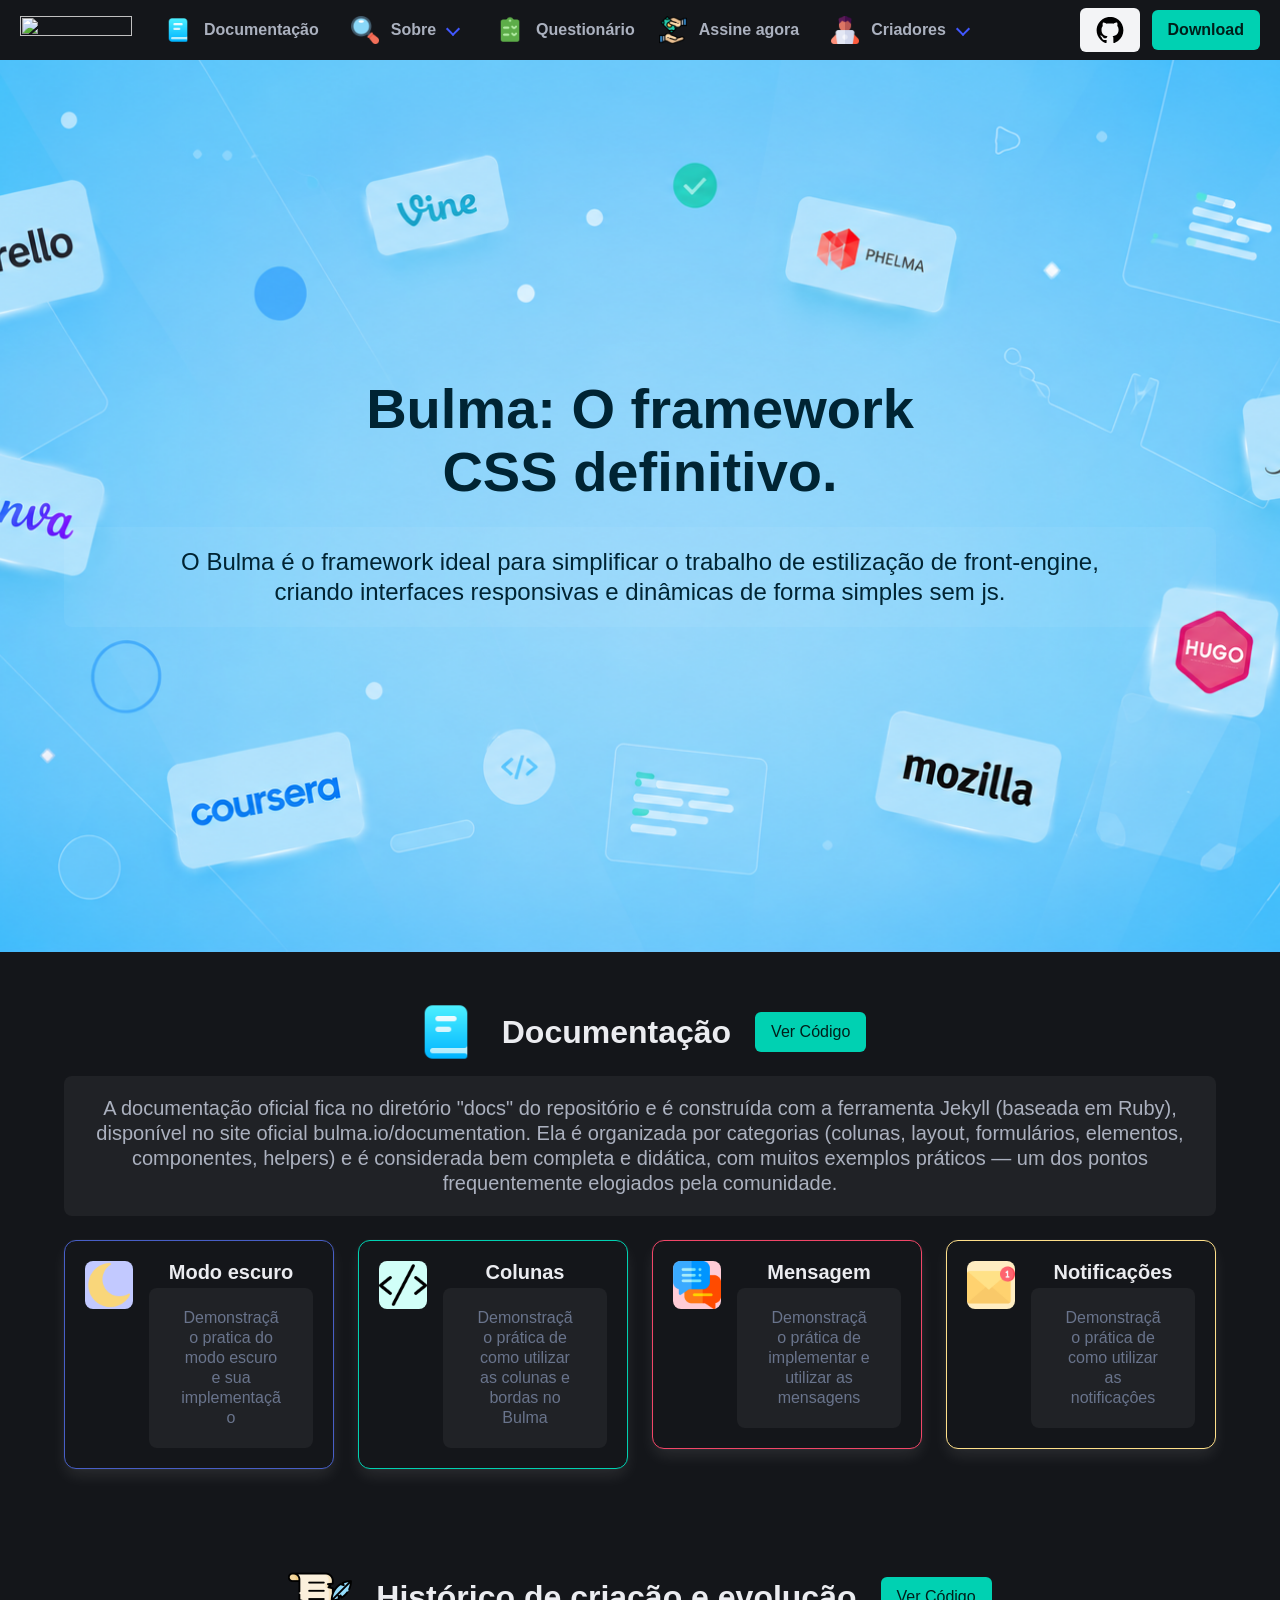
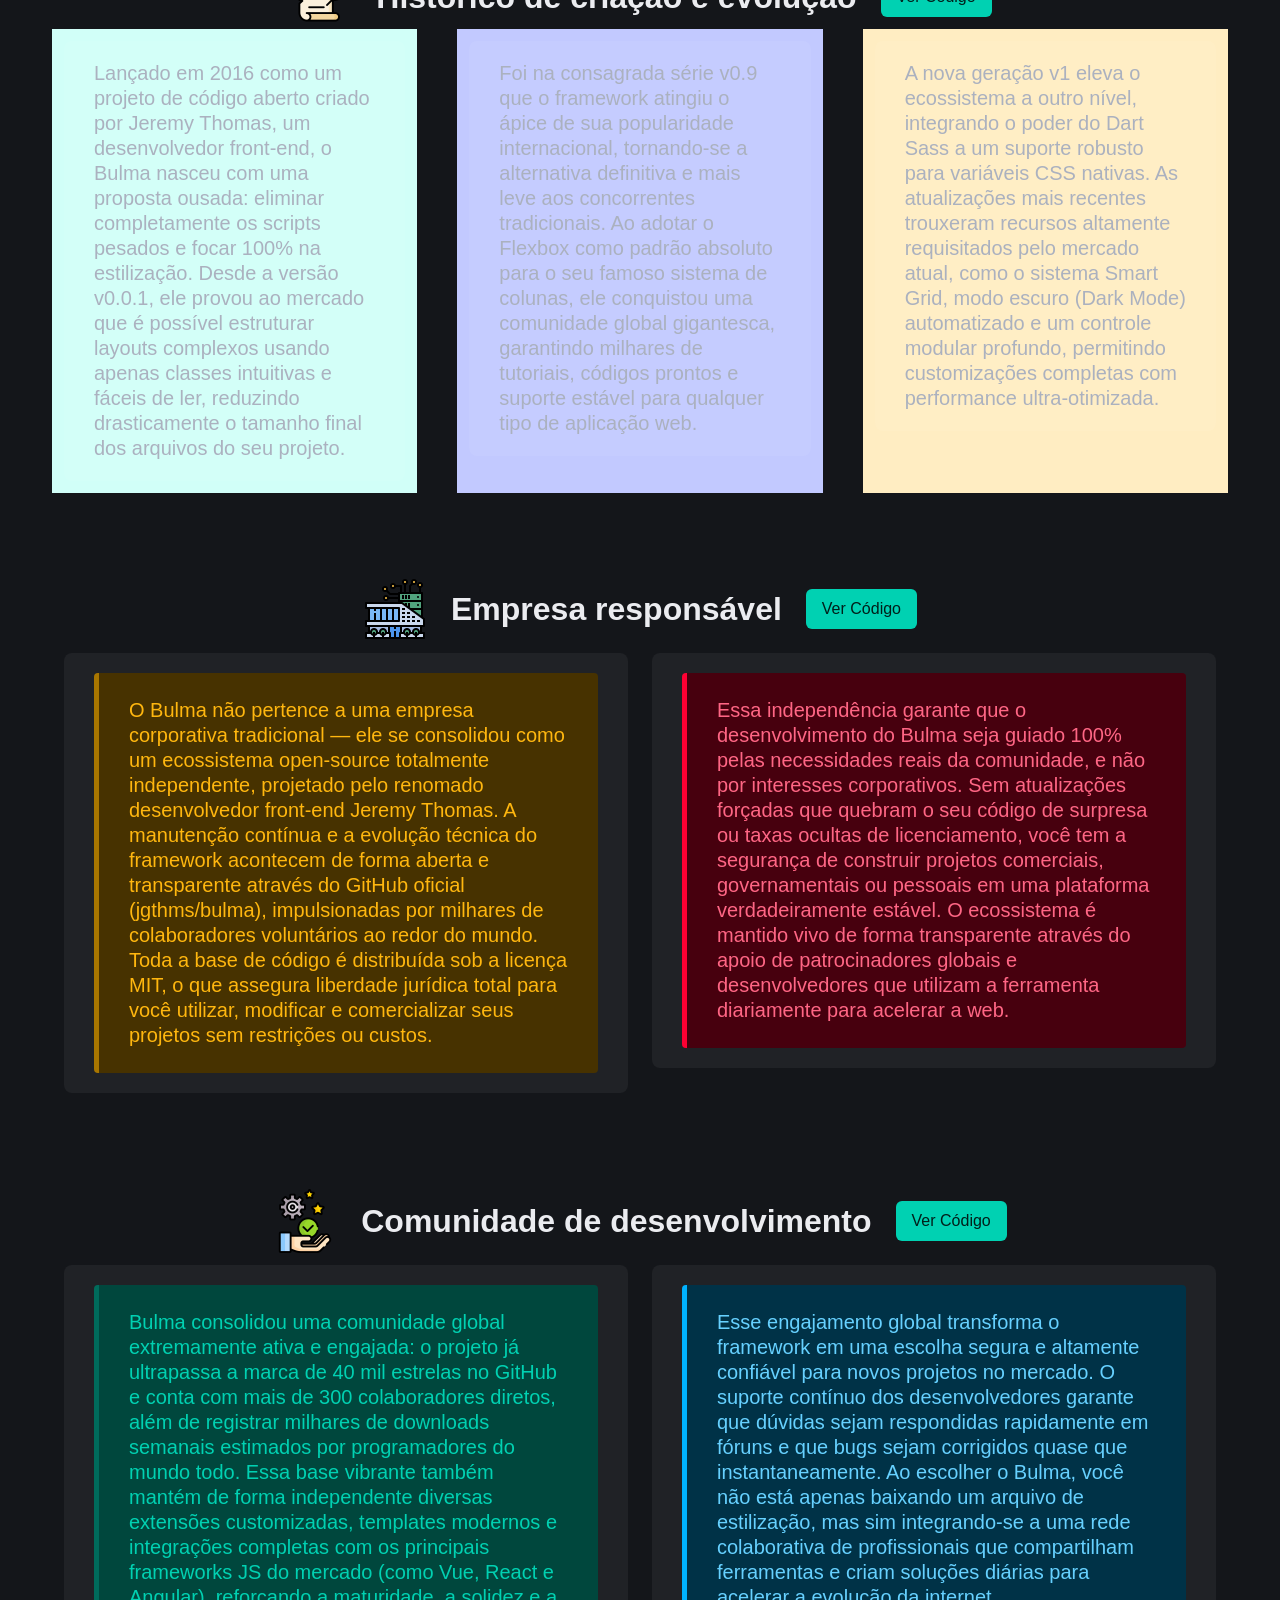
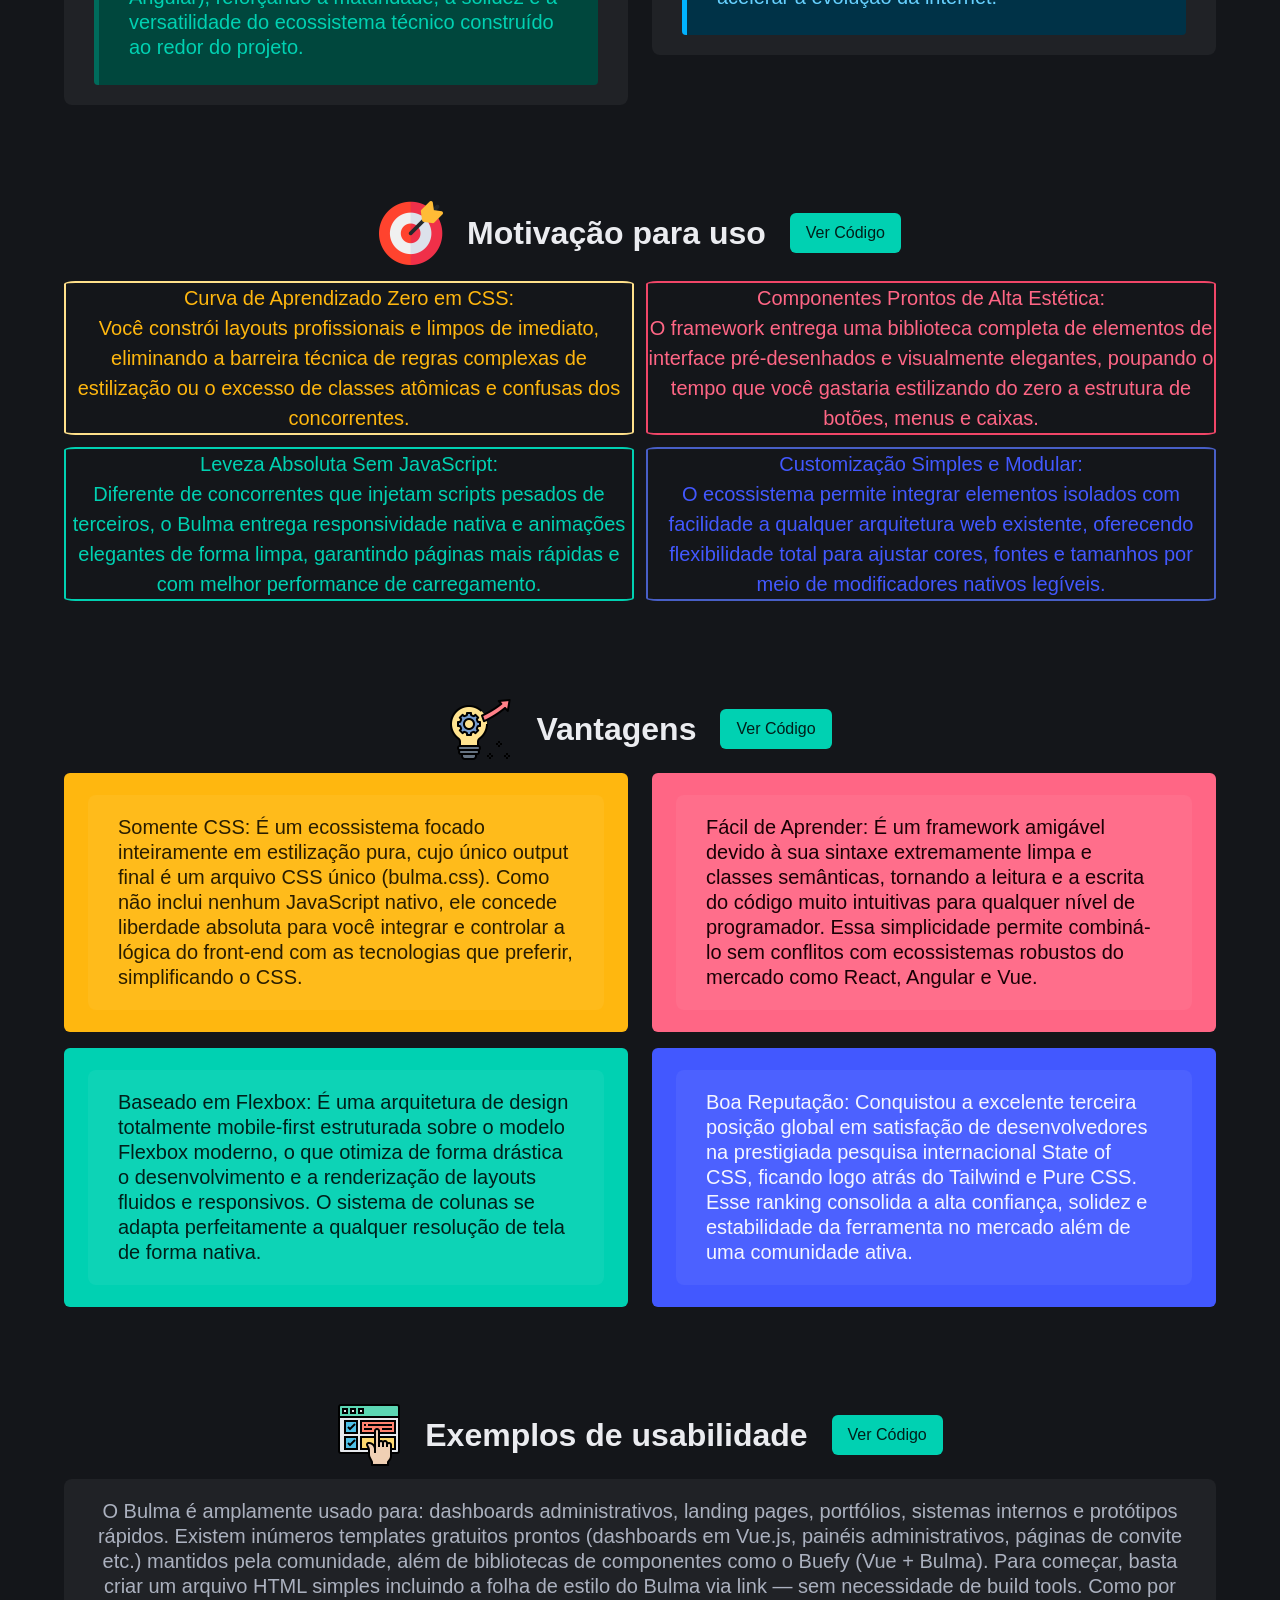
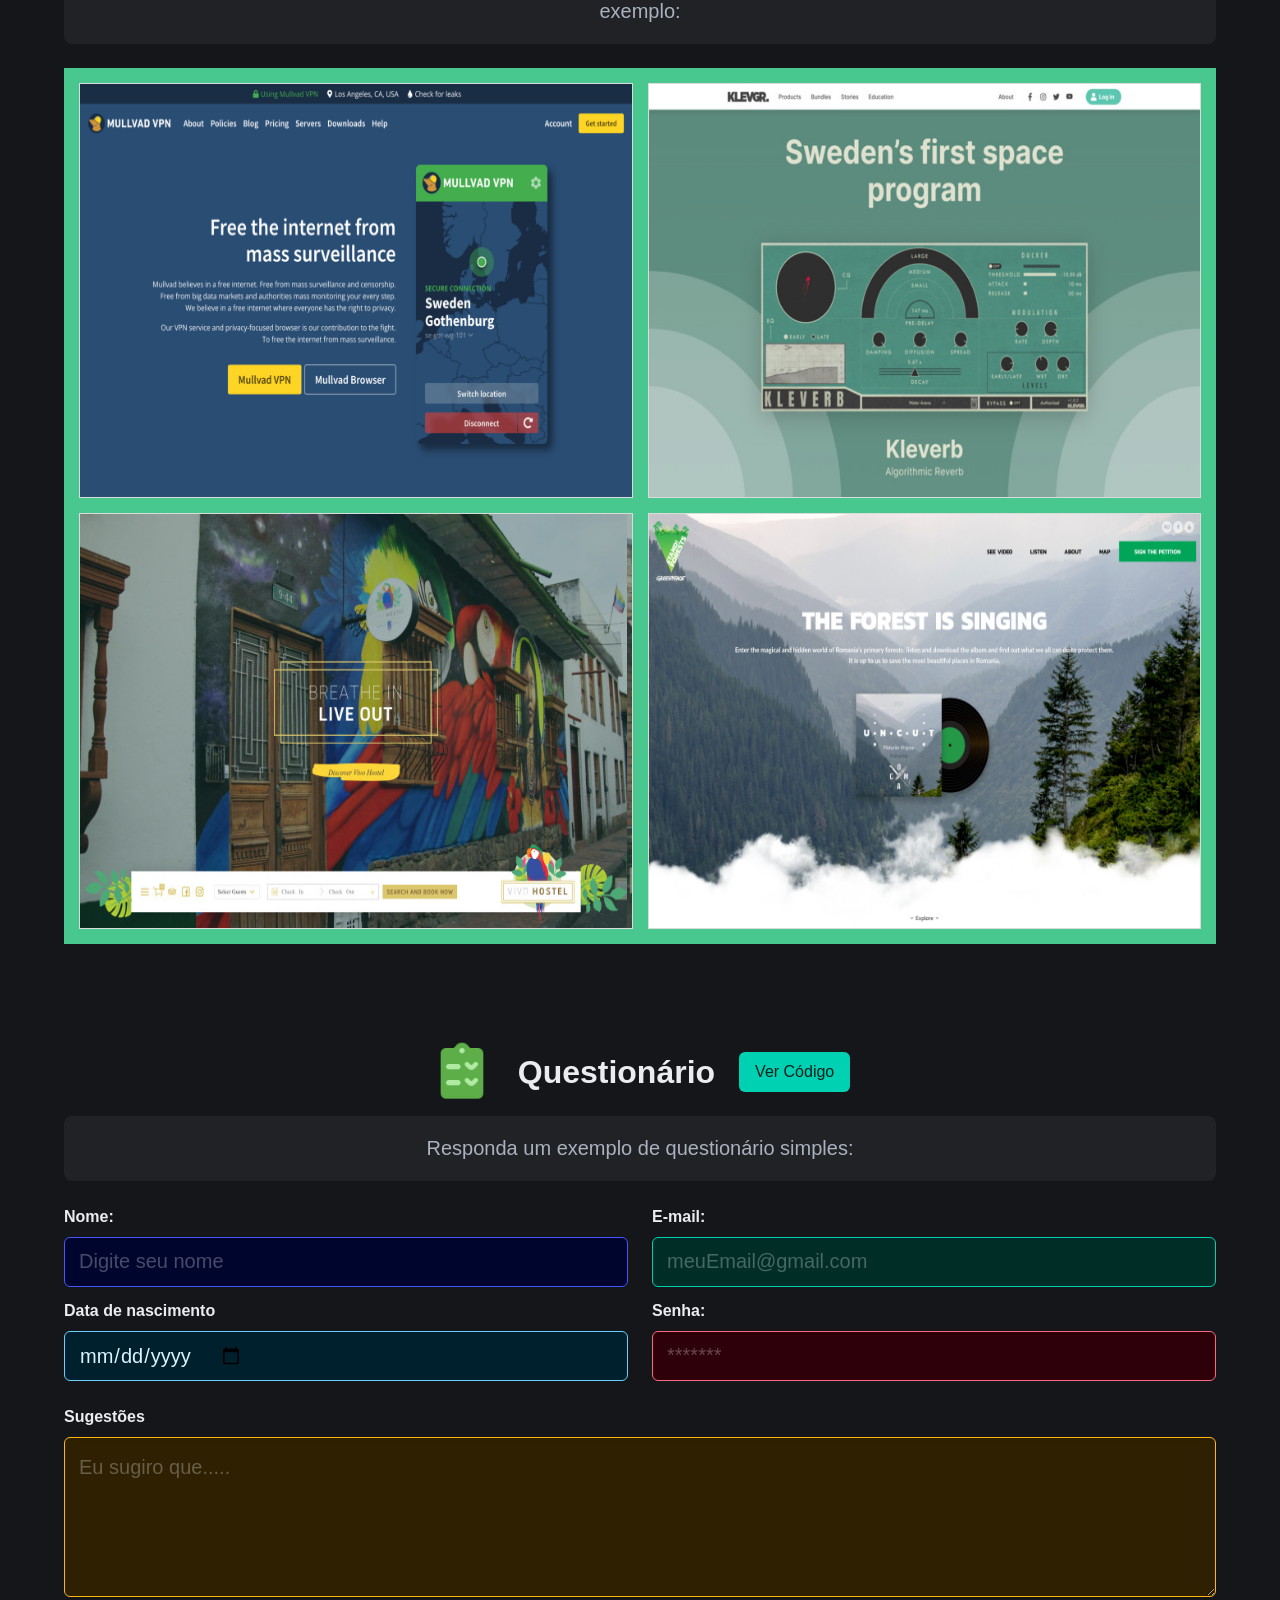
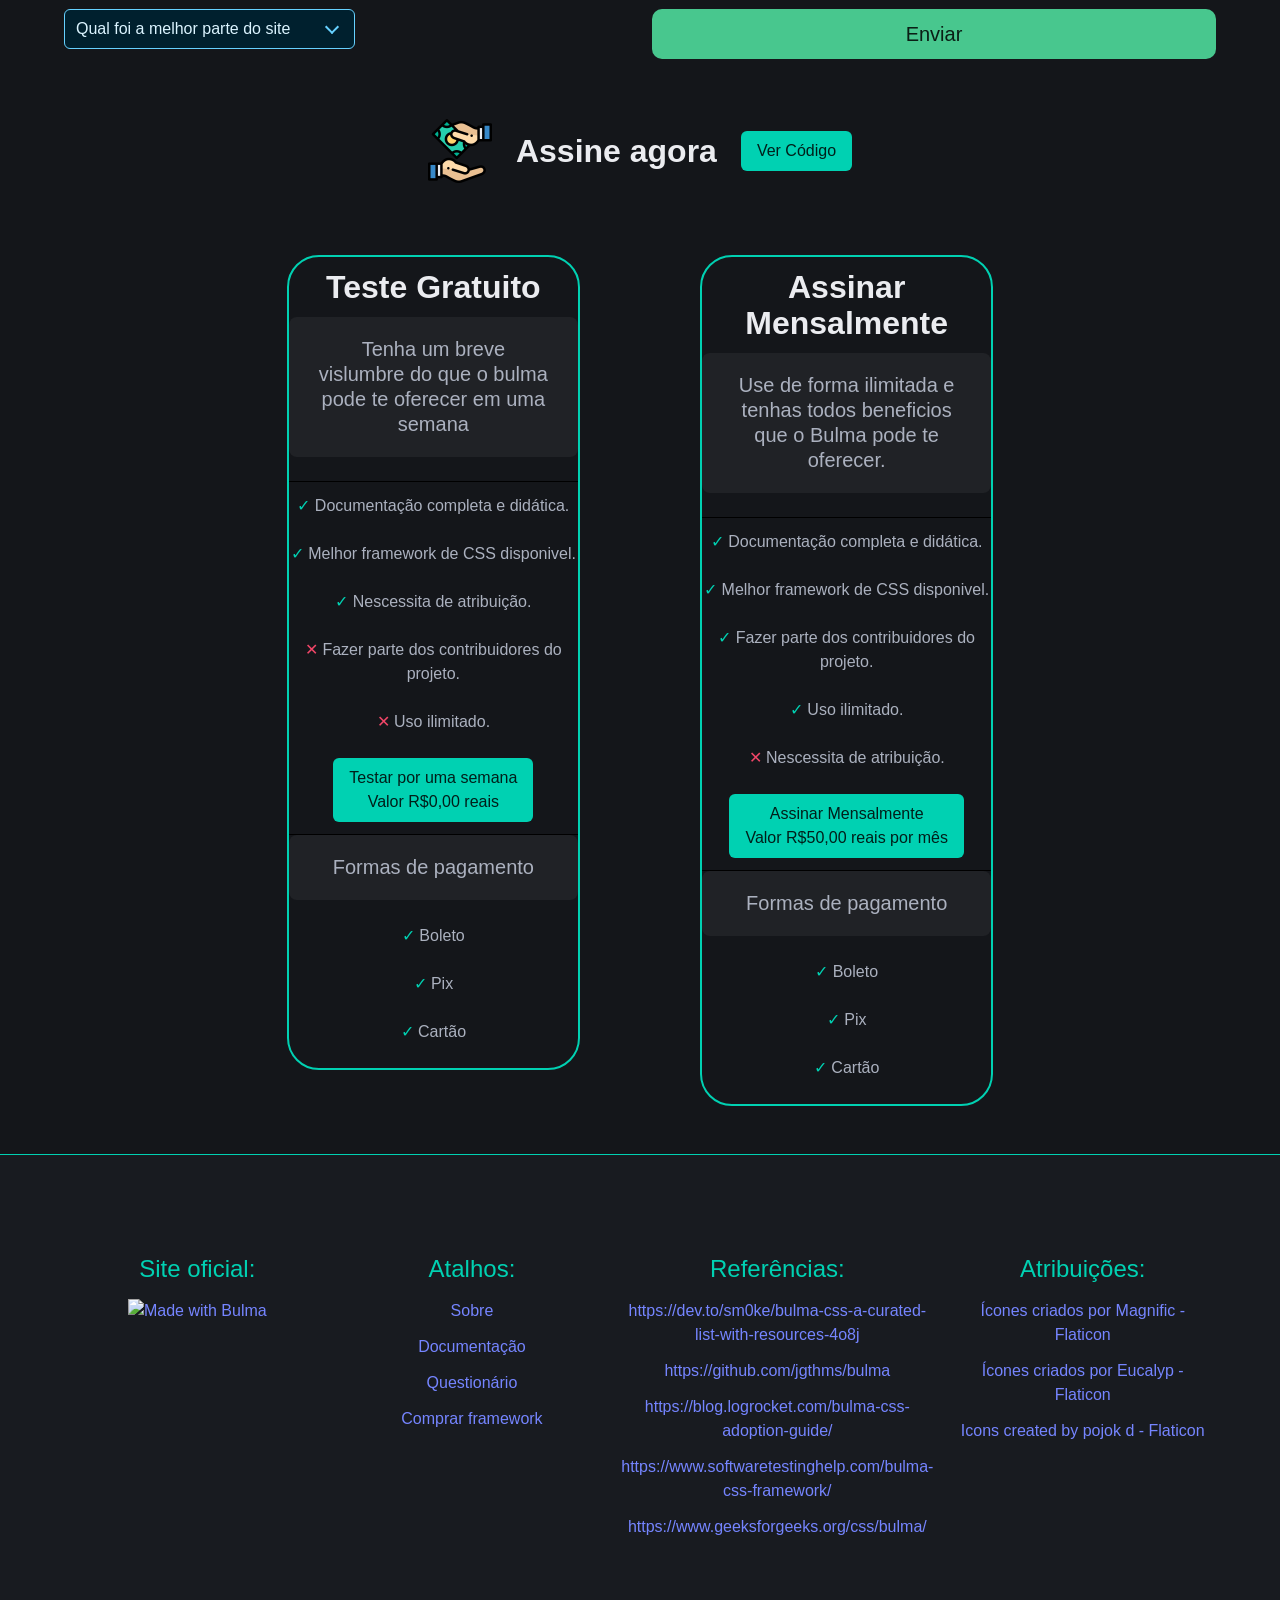
==== commit 086ce180: "Add files via upload" ====
--- a/modo-escuro.html
+++ b/modo-escuro.html
@@ -165,7 +165,7 @@
             Bulma: O framework <br> CSS definitivo.
           </h1>
           <h2 class="subtitle is-size-4">
-            O Bulma é o framework ideal para simplificar o trabalho de estilisação de front-engine, <br> criando
+            O Bulma é o framework ideal para simplificar o trabalho de estilização de front-engine, <br> criando
             interfaces responsivas e dinâmicas de forma simples sem js.
           </h2>
         </div>
